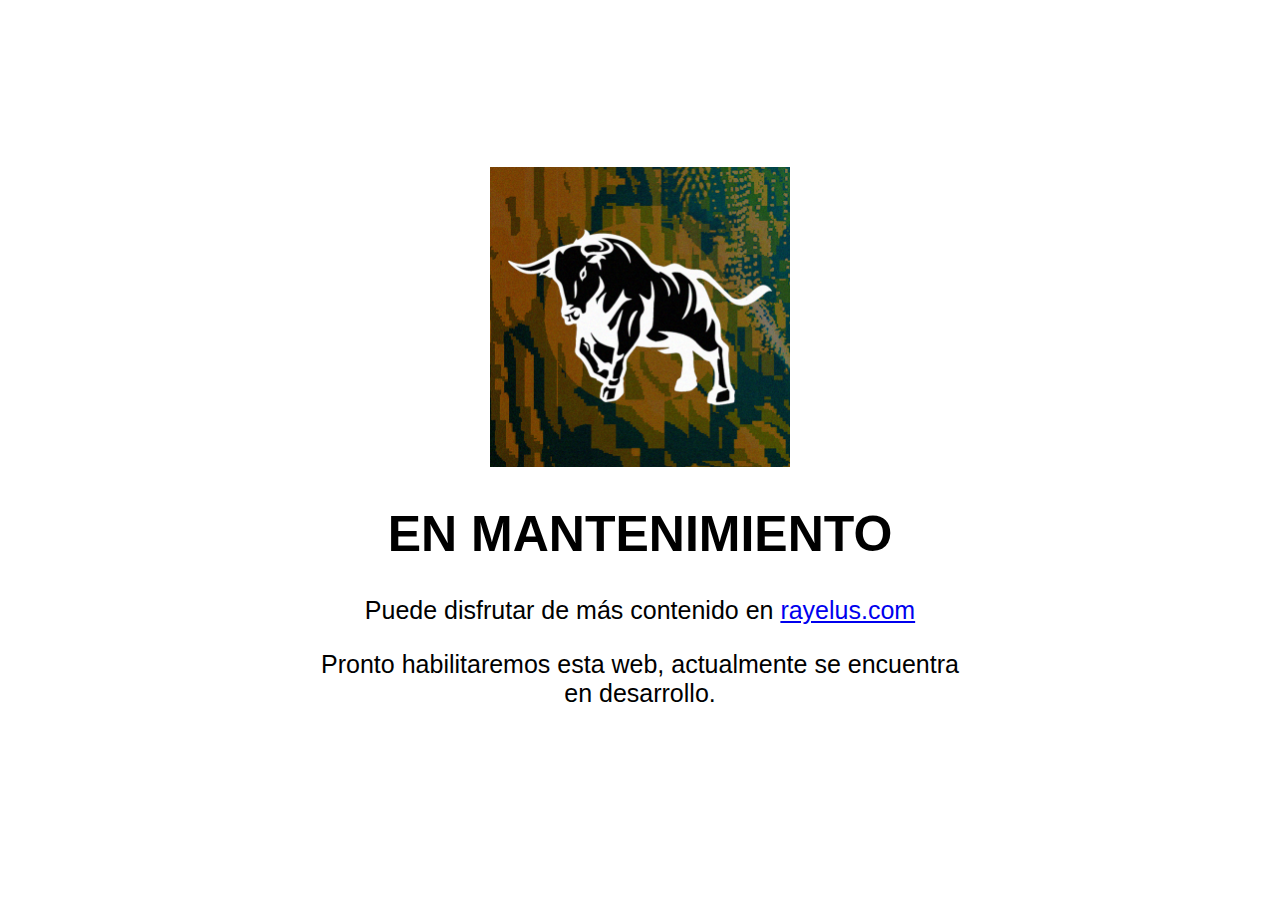
==== index.html @ 0f8dcefb "first commit" ====
<!DOCTYPE html>
<html lang="es">
<head>
    <meta charset="UTF-8">
    <meta name="viewport" content="width=device-width, initial-scale=1.0">
    <title>El Rincón Crypto</title>
</head>
<body>
    <div style="display: flex;
    justify-content: center;
    align-items: center;">
        <div style="top: 50%; left: 50%; position: absolute; transform: translate(-50%, -50%);">
            <center><img width="300px" src="logo.png"></center>
            <center>
            <h1 style="font-size: 50px; font-family: sans-serif;">EN MANTENIMIENTO</h1>
            <p style="font-size: 25px; font-family: sans-serif;">Puede disfrutar de más contenido en <a href="https://rayelus.com">rayelus.com</a></p>
            <p style="font-size: 25px; font-family: sans-serif;">Pronto habilitaremos esta web, actualmente se encuentra en desarrollo.</a></p>
            </center>
        </div>
    </div>
</body>
</html>
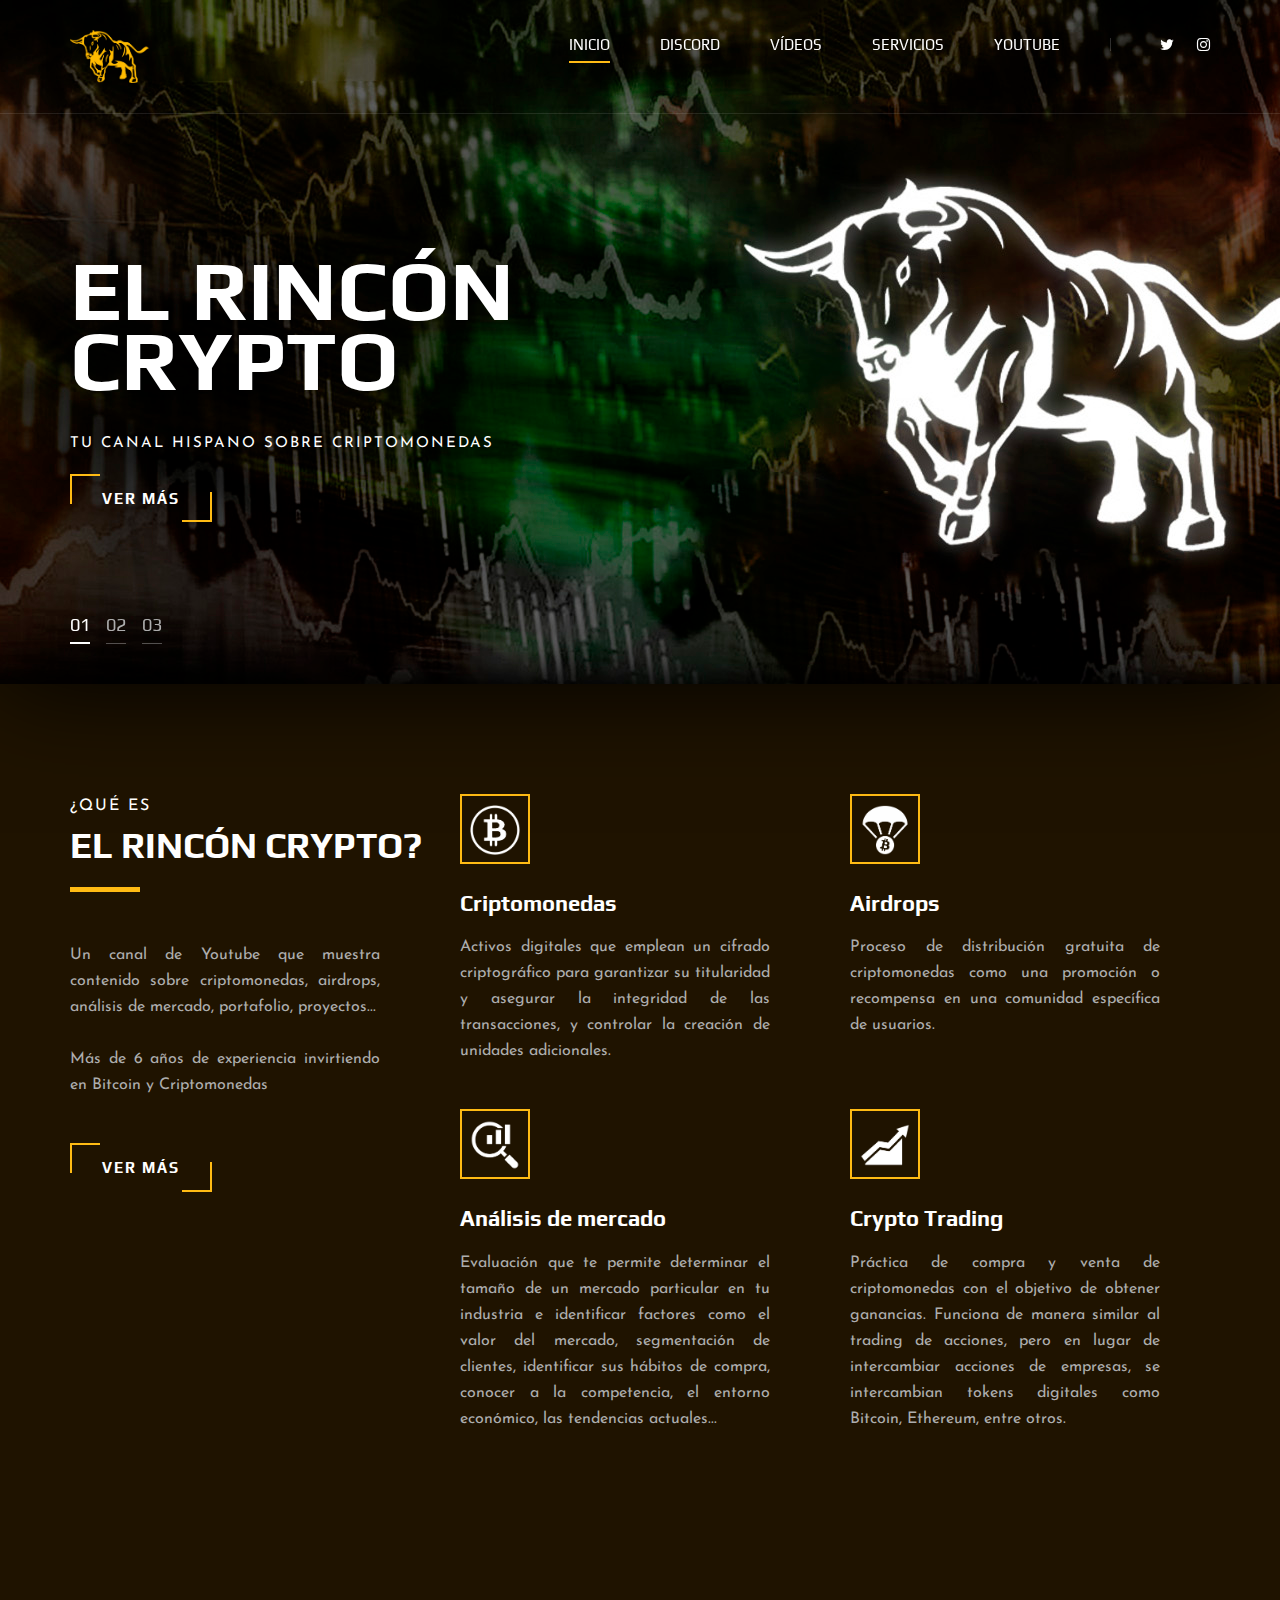
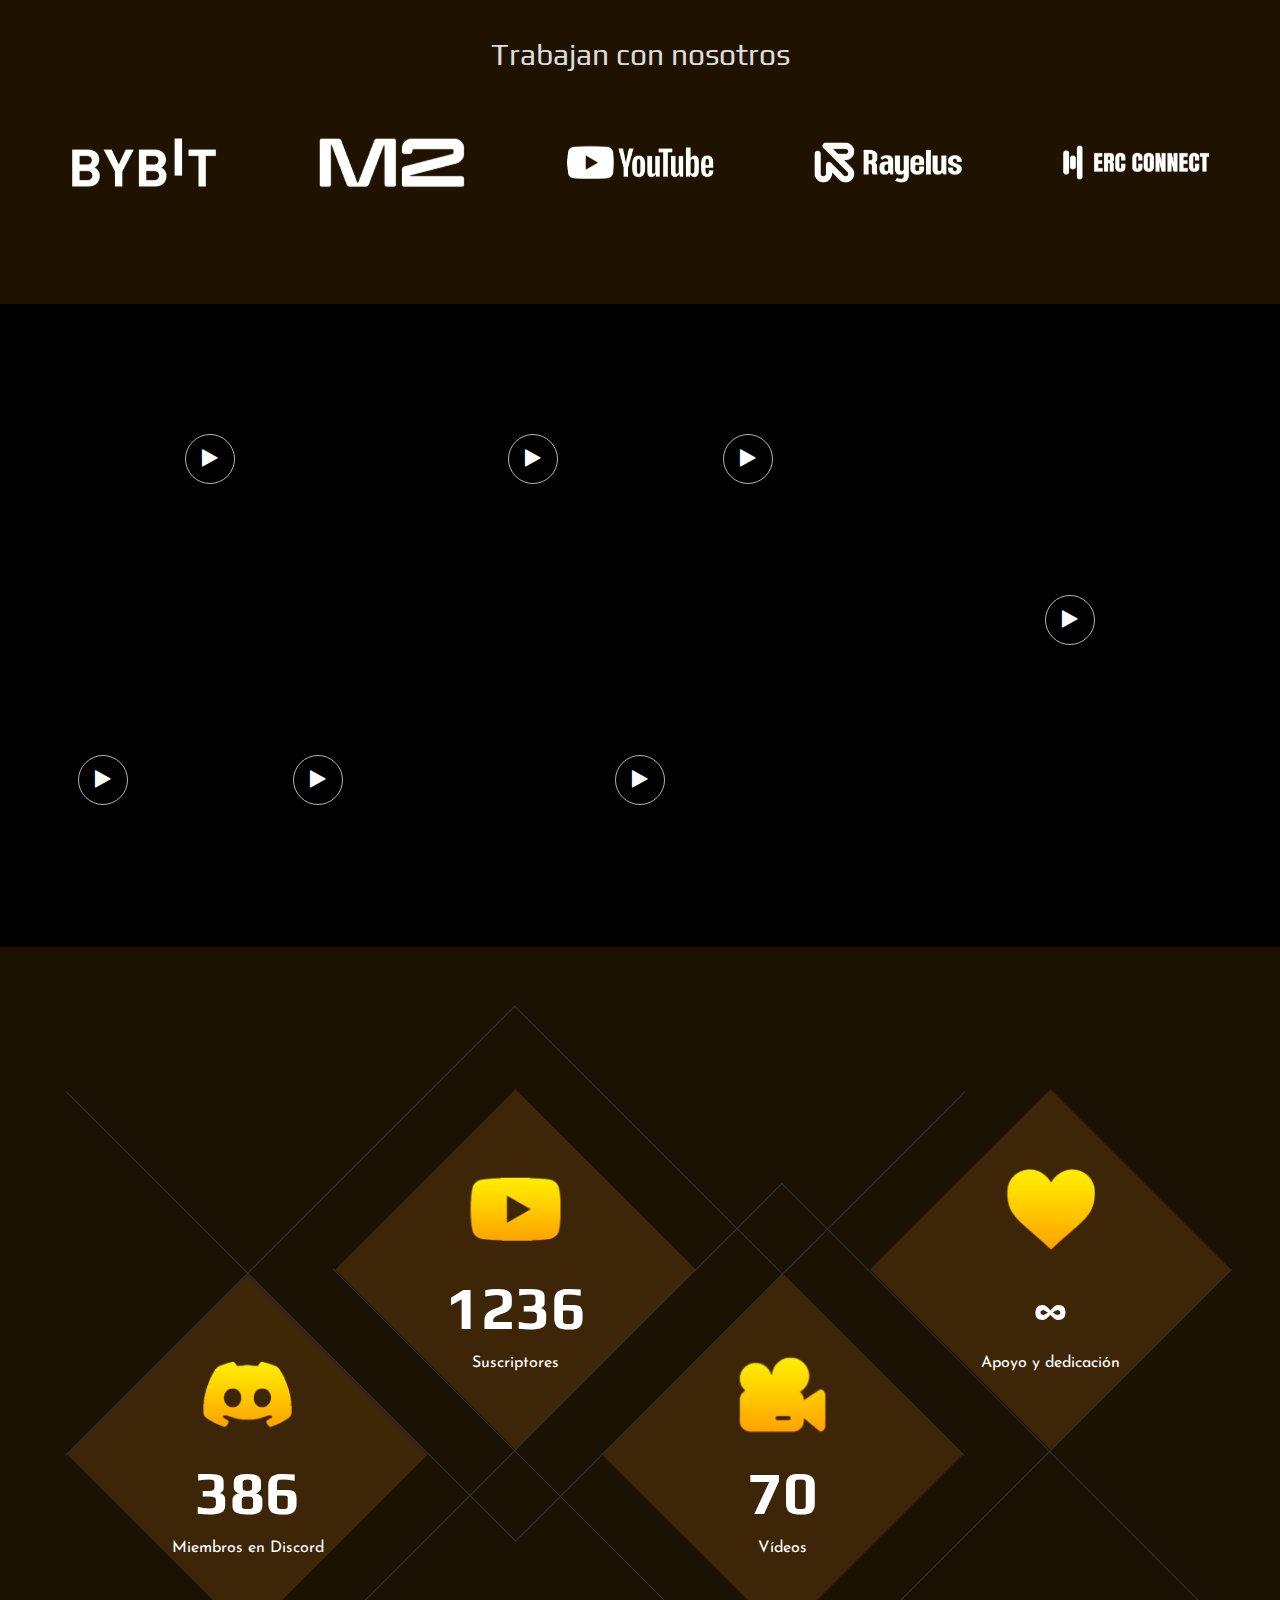
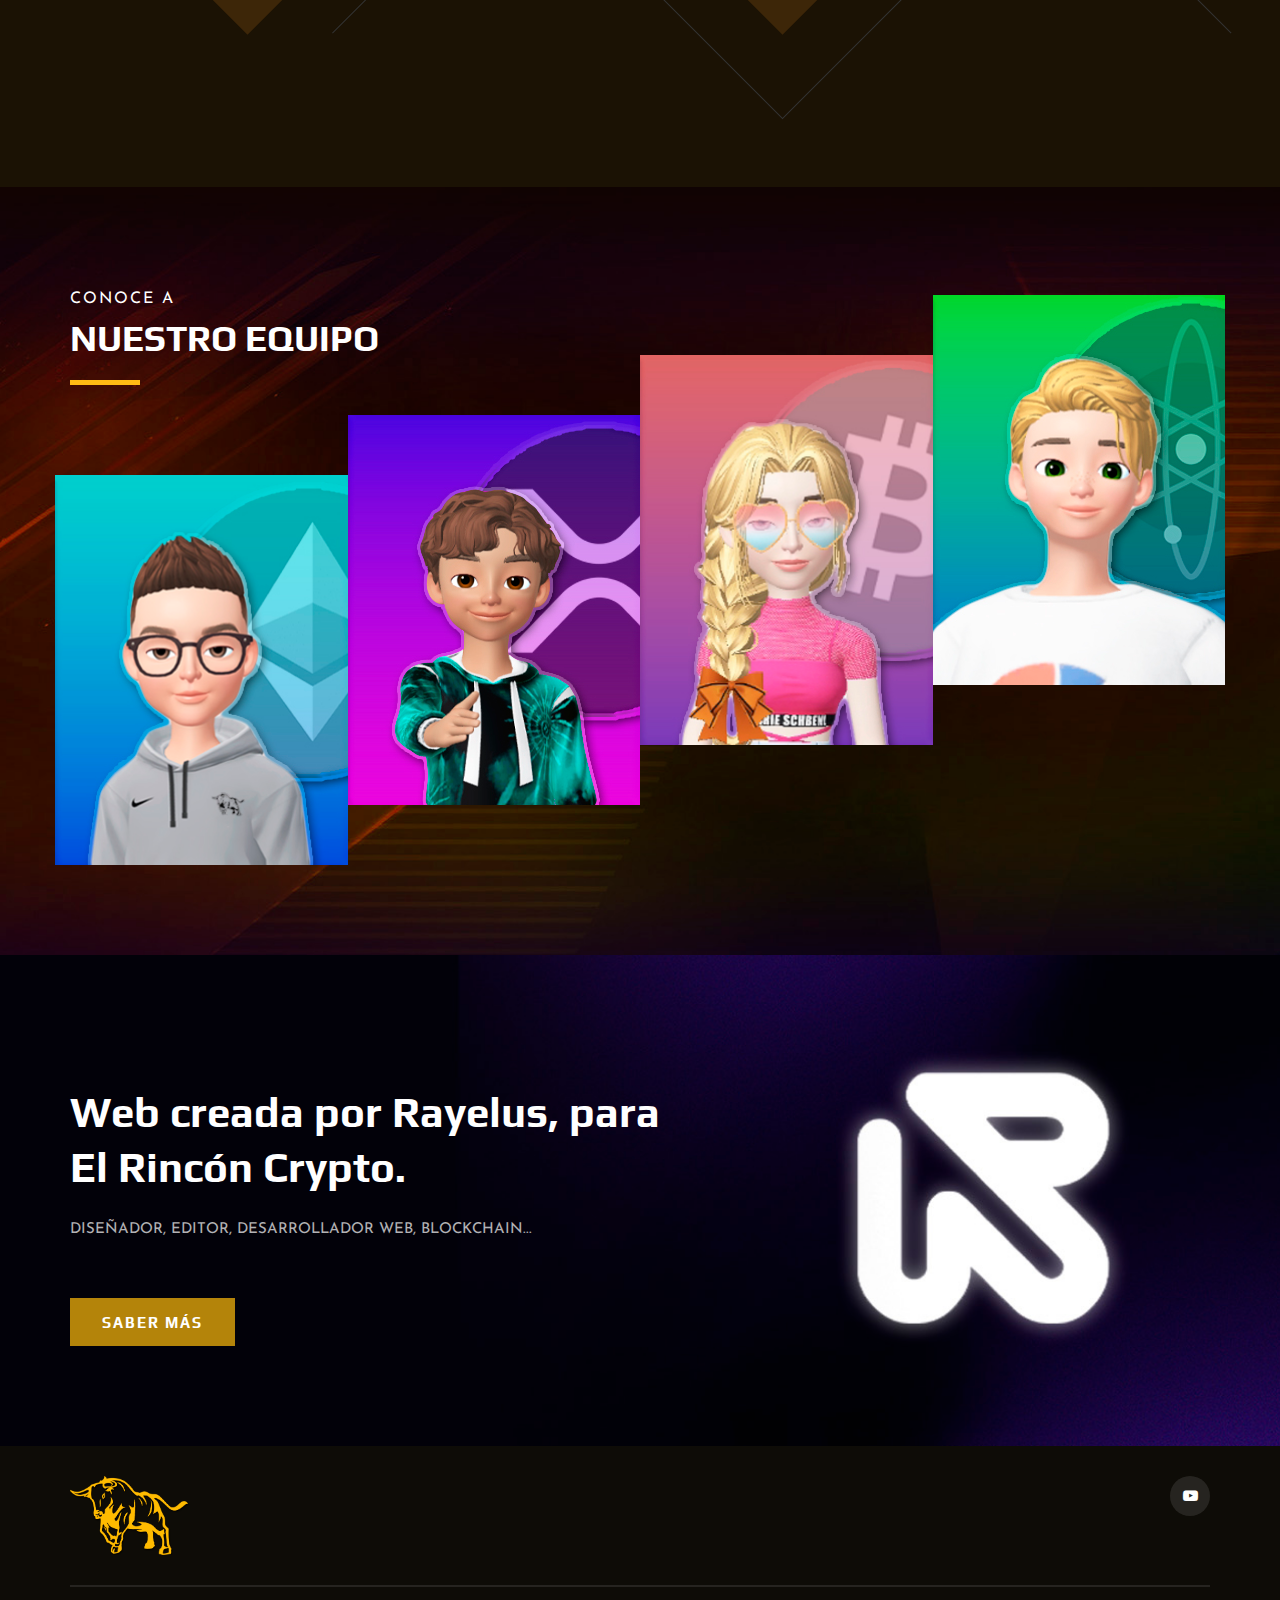
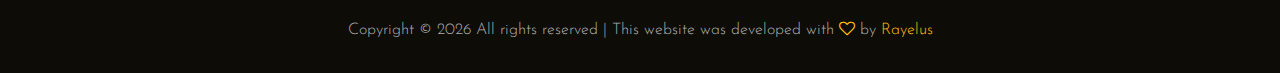
==== commit 6433f90e: "HUGE updates" ====
--- a/index.html
+++ b/index.html
@@ -1,22 +1,619 @@
 <!DOCTYPE html>
 <html lang="es">
+
 <head>
     <meta charset="UTF-8">
+    <meta name="description" content="Más de 6 años de experiencia en Bitcoin y Criptomonedas">
+    <meta name="keywords" content="Crypto, Money, Trading, Bitcoin, Criptomonedas, El Rincón Crypto, Rincón Crypto">
     <meta name="viewport" content="width=device-width, initial-scale=1.0">
+    <meta http-equiv="X-UA-Compatible" content="ie=edge">
     <title>El Rincón Crypto</title>
+
+    <!-- Google Font -->
+    <link href="https://fonts.googleapis.com/css2?family=Play:wght@400;700&display=swap" rel="stylesheet">
+    <link href="https://fonts.googleapis.com/css2?family=Josefin+Sans:wght@300;400;500;600;700&display=swap"
+        rel="stylesheet">
+
+    <!-- Css Styles -->
+    <link rel="stylesheet" href="css/bootstrap.min.css" type="text/css">
+    <link rel="stylesheet" href="css/font-awesome.min.css" type="text/css">
+    <link rel="stylesheet" href="css/elegant-icons.css" type="text/css">
+    <link rel="stylesheet" href="css/owl.carousel.min.css" type="text/css">
+    <link rel="stylesheet" href="css/magnific-popup.css" type="text/css">
+    <link rel="stylesheet" href="css/slicknav.min.css" type="text/css">
+    <link rel="stylesheet" href="css/style.css" type="text/css">
 </head>
+
 <body>
-    <div style="display: flex;
-    justify-content: center;
-    align-items: center;">
-        <div style="top: 50%; left: 50%; position: absolute; transform: translate(-50%, -50%);">
-            <center><img width="300px" src="logo.png"></center>
-            <center>
-            <h1 style="font-size: 50px; font-family: sans-serif;">EN MANTENIMIENTO</h1>
-            <p style="font-size: 25px; font-family: sans-serif;">Puede disfrutar de más contenido en <a href="https://rayelus.com">rayelus.com</a></p>
-            <p style="font-size: 25px; font-family: sans-serif;">Pronto habilitaremos esta web, actualmente se encuentra en desarrollo.</a></p>
-            </center>
-        </div>
+    <!-- Page Preloder -->
+    <div id="preloder">
+        <div class="loader"></div>
     </div>
+
+    <!--AD
+    <div id="announcement" class="announcement">
+        <p style="color: #fff; font-size: 18px;">⚠️ WEB ACTUALMENTE EN MANTENIMIENTO ⚠️<br>Desarrollada por Rayelus en exclusiva para El Rincón Crypto</p>
+        <button onclick="ocultarAnuncio()" class="btn-warning"><b>Ocultar Mensaje</b></button>
+        <div style="height: 30px;"></div>
+    </div>
+    
+    -->
+
+    <!-- Header Section Begin -->
+    <header class="header">
+        <div class="container">
+            <div class="row">
+                <div class="col-lg-2">
+                    <div class="header__logo">
+                        <a href="./index.html"><img src="img/logo.png" alt=""></a>
+                    </div>
+                </div>
+                <div class="col-lg-10">
+                    <div class="header__nav__option">
+                        <nav class="header__nav__menu mobile-menu">
+                            <ul>
+                                <li class="active"><a href="./index.html">Inicio</a></li>
+                                <li><a href="https://discord.gg/erc">Discord</a></li>
+                                <li><a href="./portfolio.html">Vídeos</a></li>
+                                <li><a href="./services.html">Servicios</a></li>
+                                <!--
+                                <li><a href="#">Pages</a>
+                                    <ul class="dropdown">
+                                        <li><a href="./about.html">About</a></li>
+                                        <li><a href="./portfolio.html">Portfolio</a></li>
+                                        <li><a href="./blog.html">Blog</a></li>
+                                        <li><a href="./blog-details.html">Blog Details</a></li>
+                                    </ul>
+                                </li>
+                                -->
+                                <li><a href="https://www.youtube.com/c/ElRinconCrypto">Youtube</a></li>                            </ul>
+                        </nav>
+                        <div class="header__nav__social">
+                            <a href="https://x.com/elrinconcrypto8"><i class="fa fa-twitter"></i></a>
+                            <a href="https://www.instagram.com/rinconcrypto"><i class="fa fa-instagram"></i></a>
+
+                        </div>
+                    </div>
+                </div>
+            </div>
+            <div id="mobile-menu-wrap"></div>
+        </div>
+    </header>
+    <!-- Header End -->
+
+    <!-- Hero Section Begin -->
+    <section class="hero">
+        <div style="box-shadow: 0 0 100px #000;" class="hero__slider owl-carousel">
+            <div class="hero__item set-bg" data-setbg="img/hero/hero-1.jpg">
+                <div class="container">
+                    <div class="row">
+                        <div class="col-lg-6">
+                            <div class="hero__text">
+                            
+                                <h2 style="font-size: 85px;">El Rincón Crypto</h2>
+                                <span>Tu canal hispano sobre Criptomonedas</span>
+                                <a href="./portfolio.html" class="primary-btn">Ver más</a>
+                            </div>
+                        </div>
+                    </div>
+                </div>
+            </div>
+            <div class="hero__item set-bg" data-setbg="img/hero/hero-1.jpg">
+                <div class="container">
+                    <div class="row">
+                        <div class="col-lg-6">
+                            <div class="hero__text">
+                                
+                                <h2 style="font-size: 85px;">El Rincón Crypto</h2>
+                                <span>Tu canal hispano sobre Airdrops</span>
+                                <a href="./portfolio.html" class="primary-btn">Ver más</a>
+                            </div>
+                        </div>
+                    </div>
+                </div>
+            </div>
+            <div class="hero__item set-bg" data-setbg="img/hero/hero-1.jpg">
+                <div class="container">
+                    <div class="row">
+                        <div class="col-lg-6">
+                            <div class="hero__text">
+                                
+                                <h2 style="font-size: 85px;">El Rincón Crypto</h2>
+                                <span>Tu canal hispano sobre análisis de mercado</span>
+                                <a href="./portfolio.html" class="primary-btn">Ver más</a>
+                            </div>
+                        </div>
+                    </div>
+                </div>
+            </div>
+        </div>
+    </section>
+    <!-- Hero Section End -->
+
+    <!-- Services Section Begin -->
+    <section class="services spad">
+        <div class="container">
+            <div class="row">
+                <div class="col-lg-4">
+                    <div class="services__title">
+                        <div class="section-title">
+                            <span>¿Qué es</span>
+                            <h2>El Rincón Crypto?</h2>
+                        </div>
+                        <p style="padding-right: 50px;" align="justify">Un canal de Youtube que muestra contenido sobre criptomonedas, airdrops, análisis de mercado, portafolio, proyectos...<br><br>Más de 6 años de experiencia invirtiendo en Bitcoin y Criptomonedas
+                        </p>
+                        <a href="./portfolio.html" class="primary-btn">Ver más</a>
+                    </div>
+                </div>
+                <div class="col-lg-8">
+                    <div class="row">
+                        <div class="col-lg-6 col-md-6 col-sm-6">
+                            <div class="services__item">
+                                <div class="services__item__icon">
+                                    <img width="50px" src="img/icons/si-1.png" alt="">
+                                </div>
+                                <h4>Criptomonedas</h4>
+                                <p style="padding-right: 50px;" align="justify">Activos digitales que emplean un cifrado criptográfico para garantizar su titularidad y asegurar la integridad de las transacciones, y controlar la creación de unidades adicionales.</p>
+                            </div>
+                        </div>
+                        <div class="col-lg-6 col-md-6 col-sm-6">
+                            <div class="services__item">
+                                <div class="services__item__icon">
+                                    <img width="50px" src="img/icons/si-2.png" alt="">
+                                </div>
+                                <h4>Airdrops</h4>
+                                <p  style="padding-right: 50px;" align="justify">Proceso de distribución gratuita de criptomonedas como una promoción o recompensa en una comunidad específica de usuarios.</p>
+                            </div>
+                        </div>
+                        <div class="col-lg-6 col-md-6 col-sm-6">
+                            <div class="services__item">
+                                <div class="services__item__icon">
+                                    <img width="50px" src="img/icons/si-3.png" alt="">
+                                </div>
+                                <h4>Análisis de mercado</h4>
+                                <p  style="padding-right: 50px;" align="justify">Evaluación que te permite determinar el tamaño de un mercado particular en tu industria e identificar factores como el valor del mercado, segmentación de clientes, identificar sus hábitos de compra, conocer a la competencia, el entorno económico, las tendencias actuales...</p>
+                            </div>
+                        </div>
+                        <div class="col-lg-6 col-md-6 col-sm-6">
+                            <div class="services__item">
+                                <div class="services__item__icon">
+                                    <img width="50px" src="img/icons/si-4.png" alt="">
+                                </div>
+                                <h4>Crypto Trading</h4>
+                                <p  style="padding-right: 50px;" align="justify">Práctica de compra y venta de criptomonedas con el objetivo de obtener ganancias. Funciona de manera similar al trading de acciones, pero en lugar de intercambiar acciones de empresas, se intercambian tokens digitales como Bitcoin, Ethereum, entre otros.</p>
+                            </div>
+                        </div>
+                    </div>
+                </div>
+            </div>
+        </div>
+    </section>
+    <!-- Services Section End -->
+    <div class="logo spad">
+        <h2 style="text-align: center; color: #dddddd; font-size: 30px;">Trabajan con nosotros</h2>
+        <br>
+        <br>
+        <div class="container">
+            <div class="logo__carousel owl-carousel">
+                <a href="https://partner.bybit.com/b/rinconcrypto" class="logo__item"><img src="img/logo/logo-1.png" alt=""></a>
+                <a href="http://m2.pxf.io/elrinconcripto" class="logo__item"><img src="img/logo/logo-2.png" alt=""></a>
+                <a href="https://www.youtube.com/c/ElRincónCrypto" class="logo__item"><img src="img/logo/logo-3.png" alt=""></a>
+                <a href="https://rayelus.es" class="logo__item"><img src="img/logo/logo-4.png" alt=""></a>
+                <a href="https://ercconnect.es/" class="logo__item"><img src="img/logo/logo-5.png" alt=""></a>
+                <a href="https://discord.gg/erc" class="logo__item"><img src="img/logo/logo-6.png" alt=""></a>
+            </div>
+        </div>
+    </div>
+    <!-- Work Section Begin -->
+    <section class="work">
+        <div class="work__gallery">
+            <div class="grid-sizer"></div>
+            <div class="work__item wide__item set-bg" data-setbg="https://i.ibb.co/9qWWmF8/1.jpg">
+                <a href="https://youtu.be/8DiVC1wnWsw?si=8VMBFnu_GRAcvnMd" class="play-btn video-popup"><i
+                        class="fa fa-play"></i></a>
+                <div class="work__item__hover">
+                    <h4>AIRDROP de FOXY la proxima MEMECOIN en hacer x100</h4>
+                    <ul>
+                        <li>Airdrop</li>
+                        <li>Memecoins</li>
+                    </ul>
+                </div>
+            </div>
+            <div class="work__item small__item set-bg" data-setbg="https://i.ibb.co/XyyDxQL/3-Linea-Park-semana6.jpg">
+                <a href="https://youtu.be/JosSsd7zMlQ?si=q3M-lAZWDH1bg6Tv" class="play-btn video-popup"><i
+                        class="fa fa-play"></i></a>
+            </div>
+            <div class="work__item small__item set-bg" data-setbg="https://i.ibb.co/kqC1pvZ/6.jpg">
+                <a href="https://youtu.be/CVY8HSulqjo?si=ajT0Q7MxpPGxwKf_" class="play-btn video-popup"><i
+                        class="fa fa-play"></i></a>
+            </div>
+            <div class="work__item large__item set-bg" data-setbg="https://i.ibb.co/kSSzsc5/16.jpg">
+                <a href="https://youtu.be/XmEFhGrIdgo?si=Kg7--LXKnC7Q4Igy" class="play-btn video-popup"><i
+                        class="fa fa-play"></i></a>
+                <div class="work__item__hover">
+                    <h4>6 AIRDROPS de interoperabilidad NOVEDADES: Aun estas a tiempo!</h4>
+                    <ul>
+                        <li>Airdrop</li>
+                        <li>Interoperabilidad</li>
+                    </ul>
+                </div>
+            </div>
+            <div class="work__item small__item set-bg" data-setbg="https://i.ibb.co/6B3wFJ7/10.jpg">
+                <a href="https://youtu.be/kldOBMNqMY4?si=AcAhOs7scjU9bVOy" class="play-btn video-popup"><i
+                        class="fa fa-play"></i></a>
+            </div>
+            <div class="work__item small__item set-bg" data-setbg="https://i.ibb.co/DzzJ79d/13.jpg">
+                <a href="https://youtu.be/pr_K1JNgSak?si=FG03bGrROwXGUmzw" class="play-btn video-popup"><i
+                        class="fa fa-play"></i></a>
+            </div>
+            <div class="work__item wide__item set-bg" data-setbg="https://i.ibb.co/Q8W8yQY/9.jpg">
+                <a href="https://www.youtube.com/live/3BPu8t6AsGw?si=aacjrebiOkkhJk4A" class="play-btn video-popup"><i
+                        class="fa fa-play"></i></a>
+                <div class="work__item__hover">
+                    <h4>BITCOIN cayendo oportunidad para aprovechar, AIRDROPS 🔴DIRECTO</h4>
+                    <ul>
+                        <li>Bitcoin</li>
+                        <li>Actualidad</li>
+                    </ul>
+                </div>
+            </div>
+        </div>
+    </section>
+    <!-- Work Section End -->
+
+    <!-- Counter Section Begin -->
+    <section class="counter">
+        <div class="container">
+            <div class="counter__content">
+                <div class="row">
+                    <div class="col-lg-3 col-md-6 col-sm-6">
+                        <div class="counter__item">
+                            <div class="counter__item__text">
+                                <img width="90px" src="img/icons/ci-1.png" alt="">
+                                <h2 class="counter_num">2650</h2>
+                                <p>Miembros en Discord</p>
+                            </div>
+                        </div>
+                    </div>
+                    <div class="col-lg-3 col-md-6 col-sm-6">
+                        <div class="counter__item second__item">
+                            <div class="counter__item__text">
+                                <img width="90px" src="img/icons/ci-2.png" alt="">
+                                <h2 class="counter_num">8500</h2>
+                                <p>Suscriptores</p>
+                            </div>
+                        </div>
+                    </div>
+                    <div class="col-lg-3 col-md-6 col-sm-6">
+                        <div class="counter__item third__item">
+                            <div class="counter__item__text">
+                                <img width="90px" src="img/icons/ci-3.png" alt="">
+                                <h2 class="counter_num">480</h2>
+                                <p>Vídeos</p>
+                            </div>
+                        </div>
+                    </div>
+                    <div class="col-lg-3 col-md-6 col-sm-6">
+                        <div class="counter__item four__item">
+                            <div class="counter__item__text">
+                                <img width="90px" src="img/icons/ci-4.png" alt="">
+                                <h2>∞</h2>
+                                <p>Apoyo y dedicación</p>
+                            </div>
+                        </div>
+                    </div>
+                </div>
+            </div>
+        </div>
+    </section>
+    <!-- Counter Section End -->
+
+    <!-- Team Section Begin -->
+    <section class="team spad set-bg" data-setbg="img/team-bg.jpg">
+        <div class="container">
+            <div class="row">
+                <div class="col-lg-12">
+                    <div class="section-title team__title">
+                        <span>Conoce a</span>
+                        <h2>Nuestro Equipo</h2>
+                    </div>
+                </div>
+            </div>
+            <div class="row">
+                <div class="col-lg-3 col-md-6 col-sm-6 p-0">
+                    <div class="team__item set-bg" data-setbg="img/team/pablo.jpg">
+                        <div class="team__item__text">
+                            <h4>PABLO</h4>
+                            <p>Creador</p>
+                            <div class="team__item__social">
+                                <a href="https://twitter.com/ElRinconCrypto9"><i class="fa fa-twitter"></i></a>
+                                <a href="https://www.youtube.com/@ElRinconCrypto"><i class="fa fa-youtube-play"></i></a>
+                            </div>
+                        </div>
+                    </div>
+                </div>
+                <div class="col-lg-3 col-md-6 col-sm-6 p-0">
+                    <div class="team__item team__item--second set-bg" data-setbg="img/team/ray.jpg">
+                        <div class="team__item__text">
+                            <h4>RAY</h4>
+                            <p>Admin, GFX and Dev</p>
+                            <div class="team__item__social">
+                                <a href="https://twitter.com/rayelus5"><i class="fa fa-twitter"></i></a>
+                                <a href="https://www.instagram.com/rayelus.es/"><i class="fa fa-instagram"></i></a>
+                                <a href="https://github.com/Rayelus5"><i class="fa fa-github"></i></a>
+                            </div>
+                        </div>
+                    </div>
+                </div>
+                <div class="col-lg-3 col-md-6 col-sm-6 p-0">
+                    <div class="team__item team__item--third set-bg" data-setbg="img/team/nuria.jpg">
+                        <div class="team__item__text">
+                            <h4>Nuria</h4>
+                            <p>Administradora</p>
+                            <div class="team__item__social">
+                                <a href="https://twitter.com/NuriaAl12207147"><i class="fa fa-twitter"></i></a>
+                                <a href="https://github.com/NuriaPei"><i class="fa fa-github"></i></a>
+                            </div>
+                        </div>
+                    </div>
+                </div>
+                <div class="col-lg-3 col-md-6 col-sm-6 p-0">
+                    <div class="team__item team__item--four set-bg" data-setbg="img/team/fosky.jpg">
+                        <div class="team__item__text">
+                            <h4>Fosky</h4>
+                            <p>Administrador</p>
+                            <div class="team__item__social">
+                                <a href="https://twitter.com/Josu37303543"><i class="fa fa-twitter"></i></a>
+                            </div>
+                        </div>
+                    </div>
+                </div>
+                
+                
+                <!--
+                <div class="col-lg-12 p-0">
+                    <div class="team__btn">
+                        <a href="#" class="primary-btn">Más</a>
+                    </div>
+                </div>
+                -->
+            </div>
+        </div>
+    </section>
+    <!-- Team Section End -->
+
+    <!-- Latest Blog Section Begin
+    <section class="latest spad">
+        <div class="container">
+            <div class="row">
+                <div class="col-lg-12">
+                    <div class="section-title center-title">
+                        <span>Our Blog</span>
+                        <h2>Blog Update</h2>
+                    </div>
+                </div>
+            </div>
+            <div class="row">
+                <div class="latest__slider owl-carousel">
+                    <div class="col-lg-4">
+                        <div class="blog__item latest__item">
+                            <h4>What Makes Users Want to Share a Video on Social Media?</h4>
+                            <ul>
+                                <li>Jan 03, 2020</li>
+                                <li>05 Comment</li>
+                            </ul>
+                            <p>We recently launched a new website for a Vital client and wanted to share some of the
+                                cool features we were able...</p>
+                            <a href="#">Read more <span class="arrow_right"></span></a>
+                        </div>
+                    </div>
+                    <div class="col-lg-4">
+                        <div class="blog__item latest__item">
+                            <h4>Bumper Ads: How to Tell a Story in 6 Seconds</h4>
+                            <ul>
+                                <li>Jan 03, 2020</li>
+                                <li>05 Comment</li>
+                            </ul>
+                            <p>We recently launched a new website for a Vital client and wanted to share some of the
+                                cool features we were able...</p>
+                            <a href="#">Read more <span class="arrow_right"></span></a>
+                        </div>
+                    </div>
+                    <div class="col-lg-4">
+                        <div class="blog__item latest__item">
+                            <h4>What Makes Users Want to Share a Video on Social Media?</h4>
+                            <ul>
+                                <li>Jan 03, 2020</li>
+                                <li>05 Comment</li>
+                            </ul>
+                            <p>We recently launched a new website for a Vital client and wanted to share some of the
+                                cool features we were able...</p>
+                            <a href="#">Read more <span class="arrow_right"></span></a>
+                        </div>
+                    </div>
+                    <div class="col-lg-4">
+                        <div class="blog__item latest__item">
+                            <h4>Bumper Ads: How to Tell a Story in 6 Seconds</h4>
+                            <ul>
+                                <li>Jan 03, 2020</li>
+                                <li>05 Comment</li>
+                            </ul>
+                            <p>We recently launched a new website for a Vital client and wanted to share some of the
+                                cool features we were able...</p>
+                            <a href="#">Read more <span class="arrow_right"></span></a>
+                        </div>
+                    </div>
+                    <div class="col-lg-4">
+                        <div class="blog__item latest__item">
+                            <h4>What Makes Users Want to Share a Video on Social Media?</h4>
+                            <ul>
+                                <li>Jan 03, 2020</li>
+                                <li>05 Comment</li>
+                            </ul>
+                            <p>We recently launched a new website for a Vital client and wanted to share some of the
+                                cool features we were able...</p>
+                            <a href="#">Read more <span class="arrow_right"></span></a>
+                        </div>
+                    </div>
+                    <div class="col-lg-4">
+                        <div class="blog__item latest__item">
+                            <h4>What Makes Users Want to Share a Video on Social Media?</h4>
+                            <ul>
+                                <li>Jan 03, 2020</li>
+                                <li>05 Comment</li>
+                            </ul>
+                            <p>We recently launched a new website for a Vital client and wanted to share some of the
+                                cool features we were able...</p>
+                            <a href="#">Read more <span class="arrow_right"></span></a>
+                        </div>
+                    </div>
+                    <div class="col-lg-4">
+                        <div class="blog__item latest__item">
+                            <h4>What Makes Users Want to Share a Video on Social Media?</h4>
+                            <ul>
+                                <li>Jan 03, 2020</li>
+                                <li>05 Comment</li>
+                            </ul>
+                            <p>We recently launched a new website for a Vital client and wanted to share some of the
+                                cool features we were able...</p>
+                            <a href="#">Read more <span class="arrow_right"></span></a>
+                        </div>
+                    </div>
+                </div>
+            </div>
+        </div>
+    </section>
+     -->
+    <!-- Latest Blog Section End -->
+
+    <!-- Call To Action Section Begin -->
+    <section class="callto spad set-bg" data-setbg="img/callto-bg.jpg">
+        <div class="container">
+            <div class="row">
+                <div class="col-lg-8">
+                    <div class="callto__text">
+                        <h2>Web creada por Rayelus, para<br>El Rincón Crypto.</h2>
+                        <p>Diseñador, Editor, Desarrollador Web, Blockchain...</p>
+                        <a href="https://rayelus.es/EzDesign">Saber más</a>
+                    </div>
+                </div>
+            </div>
+        </div>
+    </section>
+    <!-- Call To Action Section End -->
+
+    <!-- Footer Section Begin -->
+    <footer class="footer">
+        <div class="container">
+            <div class="footer__top">
+                <div class="row">
+                    <div class="col-lg-6 col-md-6">
+                        <div class="footer__top__logo">
+                            <a href="#"><img src="img/logo.png" alt=""></a>
+                        </div>
+                    </div>
+                    <div class="col-lg-6 col-md-6">
+                        <div class="footer__top__social">
+                            <a href="https://www.youtube.com/@ElRinconCrypto"><i class="fa fa-youtube-play"></i></a>
+                        </div>
+                    </div>
+                </div>
+            </div>
+            <!--
+            <div class="footer__option">
+                <div class="row">
+                    <div class="col-lg-4 col-md-6 col-sm-6">
+                        <div class="footer__option__item">
+                            <h5>About us</h5>
+                            <p>Formed in 2006 by Matt Hobbs and Cael Jones, Videoprah is an award-winning, full-service
+                                production company specializing.</p>
+                            <a href="#" class="read__more">Read more <span class="arrow_right"></span></a>
+                        </div>
+                    </div>
+                    <div class="col-lg-2 col-md-3 col-sm-3">
+                        <div class="footer__option__item">
+                            <h5>Who we are</h5>
+                            <ul>
+                                <li><a href="#">Team</a></li>
+                                <li><a href="#">Carrers</a></li>
+                                <li><a href="#">Contact us</a></li>
+                                <li><a href="#">Locations</a></li>
+                            </ul>
+                        </div>
+                    </div>
+                    <div class="col-lg-2 col-md-3 col-sm-3">
+                        <div class="footer__option__item">
+                            <h5>Our work</h5>
+                            <ul>
+                                <li><a href="#">Feature</a></li>
+                                <li><a href="#">Latest</a></li>
+                                <li><a href="#">Browse Archive</a></li>
+                                <li><a href="#">Video for web</a></li>
+                            </ul>
+                        </div>
+                    </div>
+                    <div class="col-lg-4 col-md-12">
+                        <div class="footer__option__item">
+                            <h5>Newsletter</h5>
+                            <p>Videoprah is an award-winning, full-service production company specializing.</p>
+                            <form action="#">
+                                <input type="text" placeholder="Email">
+                                <button type="submit"><i class="fa fa-send"></i></button>
+                            </form>
+                        </div>
+                    </div>
+                </div>
+            </div>
+            -->
+            <div class="footer__copyright">
+                <div class="row">
+                    <div class="col-lg-12 text-center">
+                        <!-- Link back to Colorlib can't be removed. Template is licensed under CC BY 3.0. -->
+                        <p class="footer__copyright__text">Copyright &copy;
+                            <script>
+                                document.write(new Date().getFullYear());
+                            </script>
+                            All rights reserved | This website was developed with <i class="fa fa-heart-o"
+                                aria-hidden="true"></i> by <a href="https://rayelus.es" target="_blank">Rayelus</a>
+                        </p>
+                        <!-- Link back to Colorlib can't be removed. Template is licensed under CC BY 3.0. -->
+                    </div>
+                </div>
+            </div>
+        </div>
+    </footer>
+    <!-- Footer Section End -->
+
+    <!-- Js Plugins -->
+    <script>
+        
+    function ocultarAnuncio() {
+    var x = document.getElementById("announcement");
+    if (x.style.display === "none") {
+        x.style.display = "block";
+    } else {
+        x.style.display = "none";
+    }
+}
+
+    </script>
+    <script src="js/jquery-3.3.1.min.js"></script>
+    <script src="js/bootstrap.min.js"></script>
+    <script src="js/jquery.magnific-popup.min.js"></script>
+    <script src="js/mixitup.min.js"></script>
+    <script src="js/masonry.pkgd.min.js"></script>
+    <script src="js/jquery.slicknav.js"></script>
+    <script src="js/owl.carousel.min.js"></script>
+    <script src="js/main.js"></script>
+
+    <script>
+        document.addEventListener('DOMContentLoaded', () => {
+            var disclaimer = document.querySelector("img[alt='www.000webhost.com']");
+            if(disclaimer) {
+                disclaimer.remove();
+            }
+        });
+    </script>
 </body>
+
 </html>--- a/css/elegant-icons.css
+++ b/css/elegant-icons.css
@@ -0,0 +1,1159 @@
+@font-face {
+	font-family: 'ElegantIcons';
+	src:url('../fonts/ElegantIcons.eot');
+	src:url('../fonts/ElegantIcons.eot?#iefix') format('embedded-opentype'),
+		url('../fonts/ElegantIcons.woff') format('woff'),
+		url('../fonts/ElegantIcons.ttf') format('truetype'),
+		url('../fonts/ElegantIcons.svg#ElegantIcons') format('svg');
+	font-weight: normal;
+	font-style: normal;
+}
+
+/* Use the following CSS code if you want to use data attributes for inserting your icons */
+[data-icon]:before {
+	font-family: 'ElegantIcons';
+	content: attr(data-icon);
+	speak: none;
+	font-weight: normal;
+	font-variant: normal;
+	text-transform: none;
+	line-height: 1;
+	-webkit-font-smoothing: antialiased;
+	-moz-osx-font-smoothing: grayscale;
+}
+
+/* Use the following CSS code if you want to have a class per icon */
+/*
+Instead of a list of all class selectors,
+you can use the generic selector below, but it's slower:
+[class*="your-class-prefix"] {
+*/
+.arrow_up, .arrow_down, .arrow_left, .arrow_right, .arrow_left-up, .arrow_right-up, .arrow_right-down, .arrow_left-down, .arrow-up-down, .arrow_up-down_alt, .arrow_left-right_alt, .arrow_left-right, .arrow_expand_alt2, .arrow_expand_alt, .arrow_condense, .arrow_expand, .arrow_move, .arrow_carrot-up, .arrow_carrot-down, .arrow_carrot-left, .arrow_carrot-right, .arrow_carrot-2up, .arrow_carrot-2down, .arrow_carrot-2left, .arrow_carrot-2right, .arrow_carrot-up_alt2, .arrow_carrot-down_alt2, .arrow_carrot-left_alt2, .arrow_carrot-right_alt2, .arrow_carrot-2up_alt2, .arrow_carrot-2down_alt2, .arrow_carrot-2left_alt2, .arrow_carrot-2right_alt2, .arrow_triangle-up, .arrow_triangle-down, .arrow_triangle-left, .arrow_triangle-right, .arrow_triangle-up_alt2, .arrow_triangle-down_alt2, .arrow_triangle-left_alt2, .arrow_triangle-right_alt2, .arrow_back, .icon_minus-06, .icon_plus, .icon_close, .icon_check, .icon_minus_alt2, .icon_plus_alt2, .icon_close_alt2, .icon_check_alt2, .icon_zoom-out_alt, .icon_zoom-in_alt, .icon_search, .icon_box-empty, .icon_box-selected, .icon_minus-box, .icon_plus-box, .icon_box-checked, .icon_circle-empty, .icon_circle-slelected, .icon_stop_alt2, .icon_stop, .icon_pause_alt2, .icon_pause, .icon_menu, .icon_menu-square_alt2, .icon_menu-circle_alt2, .icon_ul, .icon_ol, .icon_adjust-horiz, .icon_adjust-vert, .icon_document_alt, .icon_documents_alt, .icon_pencil, .icon_pencil-edit_alt, .icon_pencil-edit, .icon_folder-alt, .icon_folder-open_alt, .icon_folder-add_alt, .icon_info_alt, .icon_error-oct_alt, .icon_error-circle_alt, .icon_error-triangle_alt, .icon_question_alt2, .icon_question, .icon_comment_alt, .icon_chat_alt, .icon_vol-mute_alt, .icon_volume-low_alt, .icon_volume-high_alt, .icon_quotations, .icon_quotations_alt2, .icon_clock_alt, .icon_lock_alt, .icon_lock-open_alt, .icon_key_alt, .icon_cloud_alt, .icon_cloud-upload_alt, .icon_cloud-download_alt, .icon_image, .icon_images, .icon_lightbulb_alt, .icon_gift_alt, .icon_house_alt, .icon_genius, .icon_mobile, .icon_tablet, .icon_laptop, .icon_desktop, .icon_camera_alt, .icon_mail_alt, .icon_cone_alt, .icon_ribbon_alt, .icon_bag_alt, .icon_creditcard, .icon_cart_alt, .icon_paperclip, .icon_tag_alt, .icon_tags_alt, .icon_trash_alt, .icon_cursor_alt, .icon_mic_alt, .icon_compass_alt, .icon_pin_alt, .icon_pushpin_alt, .icon_map_alt, .icon_drawer_alt, .icon_toolbox_alt, .icon_book_alt, .icon_calendar, .icon_film, .icon_table, .icon_contacts_alt, .icon_headphones, .icon_lifesaver, .icon_piechart, .icon_refresh, .icon_link_alt, .icon_link, .icon_loading, .icon_blocked, .icon_archive_alt, .icon_heart_alt, .icon_star_alt, .icon_star-half_alt, .icon_star, .icon_star-half, .icon_tools, .icon_tool, .icon_cog, .icon_cogs, .arrow_up_alt, .arrow_down_alt, .arrow_left_alt, .arrow_right_alt, .arrow_left-up_alt, .arrow_right-up_alt, .arrow_right-down_alt, .arrow_left-down_alt, .arrow_condense_alt, .arrow_expand_alt3, .arrow_carrot_up_alt, .arrow_carrot-down_alt, .arrow_carrot-left_alt, .arrow_carrot-right_alt, .arrow_carrot-2up_alt, .arrow_carrot-2dwnn_alt, .arrow_carrot-2left_alt, .arrow_carrot-2right_alt, .arrow_triangle-up_alt, .arrow_triangle-down_alt, .arrow_triangle-left_alt, .arrow_triangle-right_alt, .icon_minus_alt, .icon_plus_alt, .icon_close_alt, .icon_check_alt, .icon_zoom-out, .icon_zoom-in, .icon_stop_alt, .icon_menu-square_alt, .icon_menu-circle_alt, .icon_document, .icon_documents, .icon_pencil_alt, .icon_folder, .icon_folder-open, .icon_folder-add, .icon_folder_upload, .icon_folder_download, .icon_info, .icon_error-circle, .icon_error-oct, .icon_error-triangle, .icon_question_alt, .icon_comment, .icon_chat, .icon_vol-mute, .icon_volume-low, .icon_volume-high, .icon_quotations_alt, .icon_clock, .icon_lock, .icon_lock-open, .icon_key, .icon_cloud, .icon_cloud-upload, .icon_cloud-download, .icon_lightbulb, .icon_gift, .icon_house, .icon_camera, .icon_mail, .icon_cone, .icon_ribbon, .icon_bag, .icon_cart, .icon_tag, .icon_tags, .icon_trash, .icon_cursor, .icon_mic, .icon_compass, .icon_pin, .icon_pushpin, .icon_map, .icon_drawer, .icon_toolbox, .icon_book, .icon_contacts, .icon_archive, .icon_heart, .icon_profile, .icon_group, .icon_grid-2x2, .icon_grid-3x3, .icon_music, .icon_pause_alt, .icon_phone, .icon_upload, .icon_download, .social_facebook, .social_twitter, .social_pinterest, .social_googleplus, .social_tumblr, .social_tumbleupon, .social_wordpress, .social_instagram, .social_dribbble, .social_vimeo, .social_linkedin, .social_rss, .social_deviantart, .social_share, .social_myspace, .social_skype, .social_youtube, .social_picassa, .social_googledrive, .social_flickr, .social_blogger, .social_spotify, .social_delicious, .social_facebook_circle, .social_twitter_circle, .social_pinterest_circle, .social_googleplus_circle, .social_tumblr_circle, .social_stumbleupon_circle, .social_wordpress_circle, .social_instagram_circle, .social_dribbble_circle, .social_vimeo_circle, .social_linkedin_circle, .social_rss_circle, .social_deviantart_circle, .social_share_circle, .social_myspace_circle, .social_skype_circle, .social_youtube_circle, .social_picassa_circle, .social_googledrive_alt2, .social_flickr_circle, .social_blogger_circle, .social_spotify_circle, .social_delicious_circle, .social_facebook_square, .social_twitter_square, .social_pinterest_square, .social_googleplus_square, .social_tumblr_square, .social_stumbleupon_square, .social_wordpress_square, .social_instagram_square, .social_dribbble_square, .social_vimeo_square, .social_linkedin_square, .social_rss_square, .social_deviantart_square, .social_share_square, .social_myspace_square, .social_skype_square, .social_youtube_square, .social_picassa_square, .social_googledrive_square, .social_flickr_square, .social_blogger_square, .social_spotify_square, .social_delicious_square, .icon_printer, .icon_calulator, .icon_building, .icon_floppy, .icon_drive, .icon_search-2, .icon_id, .icon_id-2, .icon_puzzle, .icon_like, .icon_dislike, .icon_mug, .icon_currency, .icon_wallet, .icon_pens, .icon_easel, .icon_flowchart, .icon_datareport, .icon_briefcase, .icon_shield, .icon_percent, .icon_globe, .icon_globe-2, .icon_target, .icon_hourglass, .icon_balance, .icon_rook, .icon_printer-alt, .icon_calculator_alt, .icon_building_alt, .icon_floppy_alt, .icon_drive_alt, .icon_search_alt, .icon_id_alt, .icon_id-2_alt, .icon_puzzle_alt, .icon_like_alt, .icon_dislike_alt, .icon_mug_alt, .icon_currency_alt, .icon_wallet_alt, .icon_pens_alt, .icon_easel_alt, .icon_flowchart_alt, .icon_datareport_alt, .icon_briefcase_alt, .icon_shield_alt, .icon_percent_alt, .icon_globe_alt, .icon_clipboard {
+	font-family: 'ElegantIcons';
+	speak: none;
+	font-style: normal;
+	font-weight: normal;
+	font-variant: normal;
+	text-transform: none;
+	line-height: 1;
+	-webkit-font-smoothing: antialiased;
+}
+.arrow_up:before {
+	content: "\21";
+}
+.arrow_down:before {
+	content: "\22";
+}
+.arrow_left:before {
+	content: "\23";
+}
+.arrow_right:before {
+	content: "\24";
+}
+.arrow_left-up:before {
+	content: "\25";
+}
+.arrow_right-up:before {
+	content: "\26";
+}
+.arrow_right-down:before {
+	content: "\27";
+}
+.arrow_left-down:before {
+	content: "\28";
+}
+.arrow-up-down:before {
+	content: "\29";
+}
+.arrow_up-down_alt:before {
+	content: "\2a";
+}
+.arrow_left-right_alt:before {
+	content: "\2b";
+}
+.arrow_left-right:before {
+	content: "\2c";
+}
+.arrow_expand_alt2:before {
+	content: "\2d";
+}
+.arrow_expand_alt:before {
+	content: "\2e";
+}
+.arrow_condense:before {
+	content: "\2f";
+}
+.arrow_expand:before {
+	content: "\30";
+}
+.arrow_move:before {
+	content: "\31";
+}
+.arrow_carrot-up:before {
+	content: "\32";
+}
+.arrow_carrot-down:before {
+	content: "\33";
+}
+.arrow_carrot-left:before {
+	content: "\34";
+}
+.arrow_carrot-right:before {
+	content: "\35";
+}
+.arrow_carrot-2up:before {
+	content: "\36";
+}
+.arrow_carrot-2down:before {
+	content: "\37";
+}
+.arrow_carrot-2left:before {
+	content: "\38";
+}
+.arrow_carrot-2right:before {
+	content: "\39";
+}
+.arrow_carrot-up_alt2:before {
+	content: "\3a";
+}
+.arrow_carrot-down_alt2:before {
+	content: "\3b";
+}
+.arrow_carrot-left_alt2:before {
+	content: "\3c";
+}
+.arrow_carrot-right_alt2:before {
+	content: "\3d";
+}
+.arrow_carrot-2up_alt2:before {
+	content: "\3e";
+}
+.arrow_carrot-2down_alt2:before {
+	content: "\3f";
+}
+.arrow_carrot-2left_alt2:before {
+	content: "\40";
+}
+.arrow_carrot-2right_alt2:before {
+	content: "\41";
+}
+.arrow_triangle-up:before {
+	content: "\42";
+}
+.arrow_triangle-down:before {
+	content: "\43";
+}
+.arrow_triangle-left:before {
+	content: "\44";
+}
+.arrow_triangle-right:before {
+	content: "\45";
+}
+.arrow_triangle-up_alt2:before {
+	content: "\46";
+}
+.arrow_triangle-down_alt2:before {
+	content: "\47";
+}
+.arrow_triangle-left_alt2:before {
+	content: "\48";
+}
+.arrow_triangle-right_alt2:before {
+	content: "\49";
+}
+.arrow_back:before {
+	content: "\4a";
+}
+.icon_minus-06:before {
+	content: "\4b";
+}
+.icon_plus:before {
+	content: "\4c";
+}
+.icon_close:before {
+	content: "\4d";
+}
+.icon_check:before {
+	content: "\4e";
+}
+.icon_minus_alt2:before {
+	content: "\4f";
+}
+.icon_plus_alt2:before {
+	content: "\50";
+}
+.icon_close_alt2:before {
+	content: "\51";
+}
+.icon_check_alt2:before {
+	content: "\52";
+}
+.icon_zoom-out_alt:before {
+	content: "\53";
+}
+.icon_zoom-in_alt:before {
+	content: "\54";
+}
+.icon_search:before {
+	content: "\55";
+}
+.icon_box-empty:before {
+	content: "\56";
+}
+.icon_box-selected:before {
+	content: "\57";
+}
+.icon_minus-box:before {
+	content: "\58";
+}
+.icon_plus-box:before {
+	content: "\59";
+}
+.icon_box-checked:before {
+	content: "\5a";
+}
+.icon_circle-empty:before {
+	content: "\5b";
+}
+.icon_circle-slelected:before {
+	content: "\5c";
+}
+.icon_stop_alt2:before {
+	content: "\5d";
+}
+.icon_stop:before {
+	content: "\5e";
+}
+.icon_pause_alt2:before {
+	content: "\5f";
+}
+.icon_pause:before {
+	content: "\60";
+}
+.icon_menu:before {
+	content: "\61";
+}
+.icon_menu-square_alt2:before {
+	content: "\62";
+}
+.icon_menu-circle_alt2:before {
+	content: "\63";
+}
+.icon_ul:before {
+	content: "\64";
+}
+.icon_ol:before {
+	content: "\65";
+}
+.icon_adjust-horiz:before {
+	content: "\66";
+}
+.icon_adjust-vert:before {
+	content: "\67";
+}
+.icon_document_alt:before {
+	content: "\68";
+}
+.icon_documents_alt:before {
+	content: "\69";
+}
+.icon_pencil:before {
+	content: "\6a";
+}
+.icon_pencil-edit_alt:before {
+	content: "\6b";
+}
+.icon_pencil-edit:before {
+	content: "\6c";
+}
+.icon_folder-alt:before {
+	content: "\6d";
+}
+.icon_folder-open_alt:before {
+	content: "\6e";
+}
+.icon_folder-add_alt:before {
+	content: "\6f";
+}
+.icon_info_alt:before {
+	content: "\70";
+}
+.icon_error-oct_alt:before {
+	content: "\71";
+}
+.icon_error-circle_alt:before {
+	content: "\72";
+}
+.icon_error-triangle_alt:before {
+	content: "\73";
+}
+.icon_question_alt2:before {
+	content: "\74";
+}
+.icon_question:before {
+	content: "\75";
+}
+.icon_comment_alt:before {
+	content: "\76";
+}
+.icon_chat_alt:before {
+	content: "\77";
+}
+.icon_vol-mute_alt:before {
+	content: "\78";
+}
+.icon_volume-low_alt:before {
+	content: "\79";
+}
+.icon_volume-high_alt:before {
+	content: "\7a";
+}
+.icon_quotations:before {
+	content: "\7b";
+}
+.icon_quotations_alt2:before {
+	content: "\7c";
+}
+.icon_clock_alt:before {
+	content: "\7d";
+}
+.icon_lock_alt:before {
+	content: "\7e";
+}
+.icon_lock-open_alt:before {
+	content: "\e000";
+}
+.icon_key_alt:before {
+	content: "\e001";
+}
+.icon_cloud_alt:before {
+	content: "\e002";
+}
+.icon_cloud-upload_alt:before {
+	content: "\e003";
+}
+.icon_cloud-download_alt:before {
+	content: "\e004";
+}
+.icon_image:before {
+	content: "\e005";
+}
+.icon_images:before {
+	content: "\e006";
+}
+.icon_lightbulb_alt:before {
+	content: "\e007";
+}
+.icon_gift_alt:before {
+	content: "\e008";
+}
+.icon_house_alt:before {
+	content: "\e009";
+}
+.icon_genius:before {
+	content: "\e00a";
+}
+.icon_mobile:before {
+	content: "\e00b";
+}
+.icon_tablet:before {
+	content: "\e00c";
+}
+.icon_laptop:before {
+	content: "\e00d";
+}
+.icon_desktop:before {
+	content: "\e00e";
+}
+.icon_camera_alt:before {
+	content: "\e00f";
+}
+.icon_mail_alt:before {
+	content: "\e010";
+}
+.icon_cone_alt:before {
+	content: "\e011";
+}
+.icon_ribbon_alt:before {
+	content: "\e012";
+}
+.icon_bag_alt:before {
+	content: "\e013";
+}
+.icon_creditcard:before {
+	content: "\e014";
+}
+.icon_cart_alt:before {
+	content: "\e015";
+}
+.icon_paperclip:before {
+	content: "\e016";
+}
+.icon_tag_alt:before {
+	content: "\e017";
+}
+.icon_tags_alt:before {
+	content: "\e018";
+}
+.icon_trash_alt:before {
+	content: "\e019";
+}
+.icon_cursor_alt:before {
+	content: "\e01a";
+}
+.icon_mic_alt:before {
+	content: "\e01b";
+}
+.icon_compass_alt:before {
+	content: "\e01c";
+}
+.icon_pin_alt:before {
+	content: "\e01d";
+}
+.icon_pushpin_alt:before {
+	content: "\e01e";
+}
+.icon_map_alt:before {
+	content: "\e01f";
+}
+.icon_drawer_alt:before {
+	content: "\e020";
+}
+.icon_toolbox_alt:before {
+	content: "\e021";
+}
+.icon_book_alt:before {
+	content: "\e022";
+}
+.icon_calendar:before {
+	content: "\e023";
+}
+.icon_film:before {
+	content: "\e024";
+}
+.icon_table:before {
+	content: "\e025";
+}
+.icon_contacts_alt:before {
+	content: "\e026";
+}
+.icon_headphones:before {
+	content: "\e027";
+}
+.icon_lifesaver:before {
+	content: "\e028";
+}
+.icon_piechart:before {
+	content: "\e029";
+}
+.icon_refresh:before {
+	content: "\e02a";
+}
+.icon_link_alt:before {
+	content: "\e02b";
+}
+.icon_link:before {
+	content: "\e02c";
+}
+.icon_loading:before {
+	content: "\e02d";
+}
+.icon_blocked:before {
+	content: "\e02e";
+}
+.icon_archive_alt:before {
+	content: "\e02f";
+}
+.icon_heart_alt:before {
+	content: "\e030";
+}
+.icon_star_alt:before {
+	content: "\e031";
+}
+.icon_star-half_alt:before {
+	content: "\e032";
+}
+.icon_star:before {
+	content: "\e033";
+}
+.icon_star-half:before {
+	content: "\e034";
+}
+.icon_tools:before {
+	content: "\e035";
+}
+.icon_tool:before {
+	content: "\e036";
+}
+.icon_cog:before {
+	content: "\e037";
+}
+.icon_cogs:before {
+	content: "\e038";
+}
+.arrow_up_alt:before {
+	content: "\e039";
+}
+.arrow_down_alt:before {
+	content: "\e03a";
+}
+.arrow_left_alt:before {
+	content: "\e03b";
+}
+.arrow_right_alt:before {
+	content: "\e03c";
+}
+.arrow_left-up_alt:before {
+	content: "\e03d";
+}
+.arrow_right-up_alt:before {
+	content: "\e03e";
+}
+.arrow_right-down_alt:before {
+	content: "\e03f";
+}
+.arrow_left-down_alt:before {
+	content: "\e040";
+}
+.arrow_condense_alt:before {
+	content: "\e041";
+}
+.arrow_expand_alt3:before {
+	content: "\e042";
+}
+.arrow_carrot_up_alt:before {
+	content: "\e043";
+}
+.arrow_carrot-down_alt:before {
+	content: "\e044";
+}
+.arrow_carrot-left_alt:before {
+	content: "\e045";
+}
+.arrow_carrot-right_alt:before {
+	content: "\e046";
+}
+.arrow_carrot-2up_alt:before {
+	content: "\e047";
+}
+.arrow_carrot-2dwnn_alt:before {
+	content: "\e048";
+}
+.arrow_carrot-2left_alt:before {
+	content: "\e049";
+}
+.arrow_carrot-2right_alt:before {
+	content: "\e04a";
+}
+.arrow_triangle-up_alt:before {
+	content: "\e04b";
+}
+.arrow_triangle-down_alt:before {
+	content: "\e04c";
+}
+.arrow_triangle-left_alt:before {
+	content: "\e04d";
+}
+.arrow_triangle-right_alt:before {
+	content: "\e04e";
+}
+.icon_minus_alt:before {
+	content: "\e04f";
+}
+.icon_plus_alt:before {
+	content: "\e050";
+}
+.icon_close_alt:before {
+	content: "\e051";
+}
+.icon_check_alt:before {
+	content: "\e052";
+}
+.icon_zoom-out:before {
+	content: "\e053";
+}
+.icon_zoom-in:before {
+	content: "\e054";
+}
+.icon_stop_alt:before {
+	content: "\e055";
+}
+.icon_menu-square_alt:before {
+	content: "\e056";
+}
+.icon_menu-circle_alt:before {
+	content: "\e057";
+}
+.icon_document:before {
+	content: "\e058";
+}
+.icon_documents:before {
+	content: "\e059";
+}
+.icon_pencil_alt:before {
+	content: "\e05a";
+}
+.icon_folder:before {
+	content: "\e05b";
+}
+.icon_folder-open:before {
+	content: "\e05c";
+}
+.icon_folder-add:before {
+	content: "\e05d";
+}
+.icon_folder_upload:before {
+	content: "\e05e";
+}
+.icon_folder_download:before {
+	content: "\e05f";
+}
+.icon_info:before {
+	content: "\e060";
+}
+.icon_error-circle:before {
+	content: "\e061";
+}
+.icon_error-oct:before {
+	content: "\e062";
+}
+.icon_error-triangle:before {
+	content: "\e063";
+}
+.icon_question_alt:before {
+	content: "\e064";
+}
+.icon_comment:before {
+	content: "\e065";
+}
+.icon_chat:before {
+	content: "\e066";
+}
+.icon_vol-mute:before {
+	content: "\e067";
+}
+.icon_volume-low:before {
+	content: "\e068";
+}
+.icon_volume-high:before {
+	content: "\e069";
+}
+.icon_quotations_alt:before {
+	content: "\e06a";
+}
+.icon_clock:before {
+	content: "\e06b";
+}
+.icon_lock:before {
+	content: "\e06c";
+}
+.icon_lock-open:before {
+	content: "\e06d";
+}
+.icon_key:before {
+	content: "\e06e";
+}
+.icon_cloud:before {
+	content: "\e06f";
+}
+.icon_cloud-upload:before {
+	content: "\e070";
+}
+.icon_cloud-download:before {
+	content: "\e071";
+}
+.icon_lightbulb:before {
+	content: "\e072";
+}
+.icon_gift:before {
+	content: "\e073";
+}
+.icon_house:before {
+	content: "\e074";
+}
+.icon_camera:before {
+	content: "\e075";
+}
+.icon_mail:before {
+	content: "\e076";
+}
+.icon_cone:before {
+	content: "\e077";
+}
+.icon_ribbon:before {
+	content: "\e078";
+}
+.icon_bag:before {
+	content: "\e079";
+}
+.icon_cart:before {
+	content: "\e07a";
+}
+.icon_tag:before {
+	content: "\e07b";
+}
+.icon_tags:before {
+	content: "\e07c";
+}
+.icon_trash:before {
+	content: "\e07d";
+}
+.icon_cursor:before {
+	content: "\e07e";
+}
+.icon_mic:before {
+	content: "\e07f";
+}
+.icon_compass:before {
+	content: "\e080";
+}
+.icon_pin:before {
+	content: "\e081";
+}
+.icon_pushpin:before {
+	content: "\e082";
+}
+.icon_map:before {
+	content: "\e083";
+}
+.icon_drawer:before {
+	content: "\e084";
+}
+.icon_toolbox:before {
+	content: "\e085";
+}
+.icon_book:before {
+	content: "\e086";
+}
+.icon_contacts:before {
+	content: "\e087";
+}
+.icon_archive:before {
+	content: "\e088";
+}
+.icon_heart:before {
+	content: "\e089";
+}
+.icon_profile:before {
+	content: "\e08a";
+}
+.icon_group:before {
+	content: "\e08b";
+}
+.icon_grid-2x2:before {
+	content: "\e08c";
+}
+.icon_grid-3x3:before {
+	content: "\e08d";
+}
+.icon_music:before {
+	content: "\e08e";
+}
+.icon_pause_alt:before {
+	content: "\e08f";
+}
+.icon_phone:before {
+	content: "\e090";
+}
+.icon_upload:before {
+	content: "\e091";
+}
+.icon_download:before {
+	content: "\e092";
+}
+.social_facebook:before {
+	content: "\e093";
+}
+.social_twitter:before {
+	content: "\e094";
+}
+.social_pinterest:before {
+	content: "\e095";
+}
+.social_googleplus:before {
+	content: "\e096";
+}
+.social_tumblr:before {
+	content: "\e097";
+}
+.social_tumbleupon:before {
+	content: "\e098";
+}
+.social_wordpress:before {
+	content: "\e099";
+}
+.social_instagram:before {
+	content: "\e09a";
+}
+.social_dribbble:before {
+	content: "\e09b";
+}
+.social_vimeo:before {
+	content: "\e09c";
+}
+.social_linkedin:before {
+	content: "\e09d";
+}
+.social_rss:before {
+	content: "\e09e";
+}
+.social_deviantart:before {
+	content: "\e09f";
+}
+.social_share:before {
+	content: "\e0a0";
+}
+.social_myspace:before {
+	content: "\e0a1";
+}
+.social_skype:before {
+	content: "\e0a2";
+}
+.social_youtube:before {
+	content: "\e0a3";
+}
+.social_picassa:before {
+	content: "\e0a4";
+}
+.social_googledrive:before {
+	content: "\e0a5";
+}
+.social_flickr:before {
+	content: "\e0a6";
+}
+.social_blogger:before {
+	content: "\e0a7";
+}
+.social_spotify:before {
+	content: "\e0a8";
+}
+.social_delicious:before {
+	content: "\e0a9";
+}
+.social_facebook_circle:before {
+	content: "\e0aa";
+}
+.social_twitter_circle:before {
+	content: "\e0ab";
+}
+.social_pinterest_circle:before {
+	content: "\e0ac";
+}
+.social_googleplus_circle:before {
+	content: "\e0ad";
+}
+.social_tumblr_circle:before {
+	content: "\e0ae";
+}
+.social_stumbleupon_circle:before {
+	content: "\e0af";
+}
+.social_wordpress_circle:before {
+	content: "\e0b0";
+}
+.social_instagram_circle:before {
+	content: "\e0b1";
+}
+.social_dribbble_circle:before {
+	content: "\e0b2";
+}
+.social_vimeo_circle:before {
+	content: "\e0b3";
+}
+.social_linkedin_circle:before {
+	content: "\e0b4";
+}
+.social_rss_circle:before {
+	content: "\e0b5";
+}
+.social_deviantart_circle:before {
+	content: "\e0b6";
+}
+.social_share_circle:before {
+	content: "\e0b7";
+}
+.social_myspace_circle:before {
+	content: "\e0b8";
+}
+.social_skype_circle:before {
+	content: "\e0b9";
+}
+.social_youtube_circle:before {
+	content: "\e0ba";
+}
+.social_picassa_circle:before {
+	content: "\e0bb";
+}
+.social_googledrive_alt2:before {
+	content: "\e0bc";
+}
+.social_flickr_circle:before {
+	content: "\e0bd";
+}
+.social_blogger_circle:before {
+	content: "\e0be";
+}
+.social_spotify_circle:before {
+	content: "\e0bf";
+}
+.social_delicious_circle:before {
+	content: "\e0c0";
+}
+.social_facebook_square:before {
+	content: "\e0c1";
+}
+.social_twitter_square:before {
+	content: "\e0c2";
+}
+.social_pinterest_square:before {
+	content: "\e0c3";
+}
+.social_googleplus_square:before {
+	content: "\e0c4";
+}
+.social_tumblr_square:before {
+	content: "\e0c5";
+}
+.social_stumbleupon_square:before {
+	content: "\e0c6";
+}
+.social_wordpress_square:before {
+	content: "\e0c7";
+}
+.social_instagram_square:before {
+	content: "\e0c8";
+}
+.social_dribbble_square:before {
+	content: "\e0c9";
+}
+.social_vimeo_square:before {
+	content: "\e0ca";
+}
+.social_linkedin_square:before {
+	content: "\e0cb";
+}
+.social_rss_square:before {
+	content: "\e0cc";
+}
+.social_deviantart_square:before {
+	content: "\e0cd";
+}
+.social_share_square:before {
+	content: "\e0ce";
+}
+.social_myspace_square:before {
+	content: "\e0cf";
+}
+.social_skype_square:before {
+	content: "\e0d0";
+}
+.social_youtube_square:before {
+	content: "\e0d1";
+}
+.social_picassa_square:before {
+	content: "\e0d2";
+}
+.social_googledrive_square:before {
+	content: "\e0d3";
+}
+.social_flickr_square:before {
+	content: "\e0d4";
+}
+.social_blogger_square:before {
+	content: "\e0d5";
+}
+.social_spotify_square:before {
+	content: "\e0d6";
+}
+.social_delicious_square:before {
+	content: "\e0d7";
+}
+.icon_printer:before {
+	content: "\e103";
+}
+.icon_calulator:before {
+	content: "\e0ee";
+}
+.icon_building:before {
+	content: "\e0ef";
+}
+.icon_floppy:before {
+	content: "\e0e8";
+}
+.icon_drive:before {
+	content: "\e0ea";
+}
+.icon_search-2:before {
+	content: "\e101";
+}
+.icon_id:before {
+	content: "\e107";
+}
+.icon_id-2:before {
+	content: "\e108";
+}
+.icon_puzzle:before {
+	content: "\e102";
+}
+.icon_like:before {
+	content: "\e106";
+}
+.icon_dislike:before {
+	content: "\e0eb";
+}
+.icon_mug:before {
+	content: "\e105";
+}
+.icon_currency:before {
+	content: "\e0ed";
+}
+.icon_wallet:before {
+	content: "\e100";
+}
+.icon_pens:before {
+	content: "\e104";
+}
+.icon_easel:before {
+	content: "\e0e9";
+}
+.icon_flowchart:before {
+	content: "\e109";
+}
+.icon_datareport:before {
+	content: "\e0ec";
+}
+.icon_briefcase:before {
+	content: "\e0fe";
+}
+.icon_shield:before {
+	content: "\e0f6";
+}
+.icon_percent:before {
+	content: "\e0fb";
+}
+.icon_globe:before {
+	content: "\e0e2";
+}
+.icon_globe-2:before {
+	content: "\e0e3";
+}
+.icon_target:before {
+	content: "\e0f5";
+}
+.icon_hourglass:before {
+	content: "\e0e1";
+}
+.icon_balance:before {
+	content: "\e0ff";
+}
+.icon_rook:before {
+	content: "\e0f8";
+}
+.icon_printer-alt:before {
+	content: "\e0fa";
+}
+.icon_calculator_alt:before {
+	content: "\e0e7";
+}
+.icon_building_alt:before {
+	content: "\e0fd";
+}
+.icon_floppy_alt:before {
+	content: "\e0e4";
+}
+.icon_drive_alt:before {
+	content: "\e0e5";
+}
+.icon_search_alt:before {
+	content: "\e0f7";
+}
+.icon_id_alt:before {
+	content: "\e0e0";
+}
+.icon_id-2_alt:before {
+	content: "\e0fc";
+}
+.icon_puzzle_alt:before {
+	content: "\e0f9";
+}
+.icon_like_alt:before {
+	content: "\e0dd";
+}
+.icon_dislike_alt:before {
+	content: "\e0f1";
+}
+.icon_mug_alt:before {
+	content: "\e0dc";
+}
+.icon_currency_alt:before {
+	content: "\e0f3";
+}
+.icon_wallet_alt:before {
+	content: "\e0d8";
+}
+.icon_pens_alt:before {
+	content: "\e0db";
+}
+.icon_easel_alt:before {
+	content: "\e0f0";
+}
+.icon_flowchart_alt:before {
+	content: "\e0df";
+}
+.icon_datareport_alt:before {
+	content: "\e0f2";
+}
+.icon_briefcase_alt:before {
+	content: "\e0f4";
+}
+.icon_shield_alt:before {
+	content: "\e0d9";
+}
+.icon_percent_alt:before {
+	content: "\e0da";
+}
+.icon_globe_alt:before {
+	content: "\e0de";
+}
+.icon_clipboard:before {
+	content: "\e0e6";
+}
+
+
+	.glyph {
+		float: left;
+		text-align: center;
+		padding: .75em;
+		margin: .4em 1.5em .75em 0;
+		width: 6em;
+text-shadow: none;
+	}
+        .glyph_big {
+        font-size: 128px;
+        color: #59c5dc;
+        float: left;
+        margin-right: 20px;
+        }
+
+        .glyph div { padding-bottom: 10px;}
+
+	.glyph input {
+		font-family: consolas, monospace;
+		font-size: 12px;
+		width: 100%;
+		text-align: center;
+		border: 0;
+		box-shadow: 0 0 0 1px #ccc;
+		padding: .2em;
+                -moz-border-radius: 5px;
+                -webkit-border-radius: 5px;
+	}
+	.centered {
+		margin-left: auto;
+		margin-right: auto;
+	}
+	.glyph .fs1 {
+		font-size: 2em;
+	}
+
+	
--- a/css/style.css
+++ b/css/style.css
@@ -0,0 +1,2166 @@
+html,
+body {
+  height: 100%;
+  font-family: "Josefin Sans", sans-serif;
+  -webkit-font-smoothing: antialiased;
+}
+
+::-webkit-scrollbar {
+  display: none;
+}
+
+h1,
+h2,
+h3,
+h4,
+h5,
+h6 {
+  margin: 0;
+  color: #111111;
+  font-weight: 400;
+  font-family: "Play", sans-serif;
+}
+
+h1 {
+  font-size: 70px;
+}
+
+h2 {
+  font-size: 36px;
+}
+
+h3 {
+  font-size: 30px;
+}
+
+h4 {
+  font-size: 24px;
+}
+
+h5 {
+  font-size: 18px;
+}
+
+h6 {
+  font-size: 16px;
+}
+
+p {
+  font-size: 16px;
+  font-family: "Josefin Sans", sans-serif;
+  color: #adadad;
+  font-weight: 400;
+  line-height: 26px;
+  margin: 0 0 15px 0;
+}
+
+img {
+  max-width: 100%;
+}
+
+input:focus,
+select:focus,
+button:focus,
+textarea:focus {
+  outline: none;
+}
+
+a:hover,
+a:focus {
+  text-decoration: none;
+  outline: none;
+  color: #fff;
+}
+
+ul,
+ol {
+  padding: 0;
+  margin: 0;
+}
+
+/*---------------------
+  Helper CSS
+-----------------------*/
+.section-title {
+  margin-bottom: 50px;
+}
+.section-title.center-title {
+  text-align: center;
+}
+.section-title.center-title h2:after {
+  right: 0;
+  margin: 0 auto;
+}
+.section-title span {
+  color: #ffffff;
+  display: block;
+  font-size: 16px;
+  letter-spacing: 2px;
+  text-transform: uppercase;
+  margin-bottom: 6px;
+}
+.section-title h2 {
+  color: #ffffff;
+  font-weight: 700;
+  text-transform: uppercase;
+  position: relative;
+  padding-bottom: 25px;
+}
+.section-title h2:after {
+  position: absolute;
+  left: 0;
+  bottom: 0;
+  height: 5px;
+  width: 70px;
+  background: #FFBB14;
+  content: "";
+}
+
+.set-bg {
+  background-repeat: no-repeat;
+  background-size: cover;
+  background-position: top center;
+}
+
+.spad {
+  padding-top: 100px;
+  padding-bottom: 100px;
+}
+
+.text-white h1,
+.text-white h2,
+.text-white h3,
+.text-white h4,
+.text-white h5,
+.text-white h6,
+.text-white p,
+.text-white span,
+.text-white li,
+.text-white a {
+  color: #fff;
+}
+
+
+/*AD*/
+.announcement {
+  display: inline-block;
+  text-align: center;
+  width: 100%;
+  background: #c70000;
+  font-family: Arial, sans;
+  margin: 0;
+  padding-top: 125px;
+  vertical-align: middle;
+  font-weight: bold;
+  box-shadow: 2px 2px 2px 1px rgba(0, 0, 0, 0.8);
+}
+
+/* buttons */
+.primary-btn {
+  display: inline-block;
+  font-size: 15px;
+  font-family: "Play", sans-serif;
+  font-weight: 700;
+  padding: 14px 32px 12px;
+  color: #ffffff;
+  text-transform: uppercase;
+  letter-spacing: 2px;
+  position: relative;
+  z-index: 1;
+}
+.primary-btn:hover:before {
+  height: 100%;
+  width: 100%;
+}
+.primary-btn:hover:after {
+  height: 100%;
+  width: 100%;
+}
+.primary-btn:before {
+  position: absolute;
+  left: 0;
+  top: 0;
+  height: 30px;
+  width: 30px;
+  border-left: 2px solid #FFBB14;
+  border-top: 2px solid #FFBB14;
+  content: "";
+  z-index: -1;
+  -webkit-transition: all, 0.7s;
+  -o-transition: all, 0.7s;
+  transition: all, 0.7s;
+}
+.primary-btn:after {
+  position: absolute;
+  right: 0;
+  bottom: 0;
+  height: 30px;
+  width: 30px;
+  border-right: 2px solid #FFBB14;
+  border-bottom: 2px solid #FFBB14;
+  content: "";
+  z-index: -1;
+  -webkit-transition: all, 0.7s;
+  -o-transition: all, 0.7s;
+  transition: all, 0.7s;
+}
+
+.site-btn {
+  font-size: 15px;
+  color: #ffffff;
+  background: #FFBB14;
+  font-family: "Play", sans-serif;
+  font-weight: 700;
+  border: none;
+  display: inline-block;
+  text-transform: uppercase;
+  letter-spacing: 2px;
+  padding: 14px 34px 12px;
+  width: 100%;
+}
+
+/* Preloder */
+#preloder {
+  position: fixed;
+  width: 100%;
+  height: 100%;
+  top: 0;
+  left: 0;
+  z-index: 999999;
+  background: #000;
+}
+
+.loader {
+  width: 40px;
+  height: 40px;
+  position: absolute;
+  top: 50%;
+  left: 50%;
+  margin-top: -13px;
+  margin-left: -13px;
+  border-radius: 60px;
+  animation: loader 0.8s linear infinite;
+  -webkit-animation: loader 0.8s linear infinite;
+}
+
+@keyframes loader {
+  0% {
+    -webkit-transform: rotate(0deg);
+    transform: rotate(0deg);
+    border: 4px solid #fffb00;
+    border-left-color: transparent;
+  }
+  50% {
+    -webkit-transform: rotate(180deg);
+    transform: rotate(180deg);
+    border: 4px solid #ff7300;
+    border-left-color: transparent;
+  }
+  100% {
+    -webkit-transform: rotate(360deg);
+    transform: rotate(360deg);
+    border: 4px solid #ff1100;
+    border-left-color: transparent;
+  }
+}
+@-webkit-keyframes loader {
+  0% {
+    -webkit-transform: rotate(0deg);
+    border: 4px solid #fffb00;
+    border-left-color: transparent;
+  }
+  50% {
+    -webkit-transform: rotate(180deg);
+    border: 4px solid #ff7300;
+    border-left-color: transparent;
+  }
+  100% {
+    -webkit-transform: rotate(360deg);
+    border: 4px solid #ff1100;
+    border-left-color: transparent;
+  }
+}
+/*---------------------
+  Header
+-----------------------*/
+.header {
+  position: absolute;
+  left: 0;
+  top: 0;
+  width: 100%;
+  background: transparent;
+  border-bottom: 1px solid rgba(255, 255, 255, 0.1);
+  z-index: 9;
+  
+}
+
+.header__logo {
+  width: 80px;
+  padding: 30px 0;
+}
+.header__logo a {
+  display: inline-block;
+}
+
+.header__nav__option {
+  text-align: right;
+  padding: 28px 0px;
+}
+
+.header__nav__menu {
+  display: inline-block;
+  margin-right: 45px;
+  
+}
+.header__nav__menu ul li {
+  list-style: none;
+  display: inline-block;
+  margin-right: 45px;
+  position: relative;
+}
+.header__nav__menu ul li.active a:after {
+  -webkit-transform: scale(1);
+      -ms-transform: scale(1);
+          transform: scale(1);
+}
+.header__nav__menu ul li:hover a:after {
+  -webkit-transform: scale(1);
+      -ms-transform: scale(1);
+          transform: scale(1);
+}
+.header__nav__menu ul li:hover .dropdown {
+  top: 34px;
+  opacity: 1;
+  visibility: visible;
+}
+.header__nav__menu ul li:last-child {
+  margin-right: 0;
+}
+.header__nav__menu ul li .dropdown {
+  position: absolute;
+  left: 0;
+  top: 60px;
+  width: 140px;
+  background: #ffffff;
+  text-align: left;
+  padding: 2px 0;
+  z-index: 9;
+  opacity: 0;
+  visibility: hidden;
+  -webkit-transition: all, 0.3s;
+  -o-transition: all, 0.3s;
+  transition: all, 0.3s;
+}
+.header__nav__menu ul li .dropdown li {
+  display: block;
+  margin-right: 0;
+}
+.header__nav__menu ul li .dropdown li a {
+  font-size: 14px;
+  color: #111111;
+  padding: 8px 20px;
+  text-transform: capitalize;
+}
+.header__nav__menu ul li .dropdown li a:after {
+  display: none;
+}
+.header__nav__menu ul li a {
+  font-size: 15px;
+  font-family: "Play", sans-serif;
+  color: #ffffff;
+  display: block;
+  text-transform: uppercase;
+  position: relative;
+  padding: 6px 0;
+}
+.header__nav__menu ul li a:after {
+  position: absolute;
+  left: 0;
+  bottom: 0;
+  width: 100%;
+  height: 2px;
+  background: #FFBB14;
+  content: "";
+  -webkit-transform: scale(0);
+      -ms-transform: scale(0);
+          transform: scale(0);
+  -webkit-transition: all, 0.3s;
+  -o-transition: all, 0.3s;
+  transition: all, 0.3s;
+}
+
+.header__nav__social {
+  display: inline-block;
+  position: relative;
+  padding-left: 50px;
+}
+.header__nav__social:before {
+  position: absolute;
+  left: 0;
+  top: 4px;
+  height: 13px;
+  width: 1px;
+  background: rgba(225, 225, 225, 0.2);
+  content: "";
+}
+.header__nav__social a {
+  color: #ffffff;
+  font-size: 15px;
+  margin-right: 18px;
+}
+.header__nav__social a:last-child {
+  margin-right: 0;
+}
+
+.slicknav_menu {
+  display: none;
+}
+
+/*---------------------
+  Hero
+-----------------------*/
+.hero__slider.owl-carousel .owl-item.active .hero__text span {
+  top: 0;
+  opacity: 1;
+}
+.hero__slider.owl-carousel .owl-item.active .hero__text h2 {
+  top: 0;
+  opacity: 1;
+}
+.hero__slider.owl-carousel .owl-item.active .hero__text .primary-btn {
+  top: 0;
+  opacity: 1;
+}
+.hero__slider.owl-carousel .owl-dots {
+  position: absolute;
+  left: 0;
+  right: 0;
+  bottom: 45px;
+  width: 100%;
+  max-width: 1140px;
+  margin: 0 auto;
+}
+.hero__slider.owl-carousel .owl-dots button {
+  color: #adadad;
+  font-size: 18px;
+  font-family: "Play", sans-serif;
+  margin-right: 16px;
+  position: relative;
+  display: inline-block;
+}
+.hero__slider.owl-carousel .owl-dots button.active {
+  color: #ffffff;
+}
+.hero__slider.owl-carousel .owl-dots button.active:after {
+  background: #ffffff;
+  height: 2px;
+}
+.hero__slider.owl-carousel .owl-dots button:after {
+  position: absolute;
+  left: 0;
+  bottom: -6px;
+  width: 100%;
+  height: 1px;
+  background: rgba(255, 255, 255, 0.3);
+  content: "";
+}
+.hero__slider.owl-carousel .owl-dots button:last-child {
+  margin-right: 0;
+}
+
+.hero__item {
+  height: 684px;
+  padding-top: 255px;
+}
+
+.hero__text span {
+  color: #ffffff;
+  display: block;
+  font-size: 15px;
+  letter-spacing: 2px;
+  text-transform: uppercase;
+  margin-bottom: 18px;
+  position: relative;
+  top: 100px;
+  opacity: 0;
+  -webkit-transition: all, 0.3s;
+  -o-transition: all, 0.3s;
+  transition: all, 0.3s;
+}
+.hero__text h2 {
+  color: #ffffff;
+  font-size: 60px;
+  font-weight: 700;
+  line-height: 70px;
+  text-transform: uppercase;
+  margin-bottom: 38px;
+  position: relative;
+  top: 100px;
+  opacity: 0;
+  -webkit-transition: all, 0.5s;
+  -o-transition: all, 0.5s;
+  transition: all, 0.5s;
+}
+.hero__text .primary-btn {
+  position: relative;
+  top: 100px;
+  opacity: 0;
+  -webkit-transition: all, 0.7s;
+  -o-transition: all, 0.7s;
+  transition: all, 0.7s;
+}
+
+/*---------------------
+  Work
+-----------------------*/
+.work {
+  overflow: hidden;
+  background: #000;
+}
+
+.work__gallery {
+  margin-right: -10px;
+}
+
+.work__item {
+  height: 311px !important;
+  width: calc(16.67% - 10px);
+  margin-right: 10px;
+  margin-bottom: 10px;
+  float: left;
+  position: relative;
+  overflow: hidden;
+  display: -webkit-box;
+  display: -ms-flexbox;
+  display: flex;
+  -webkit-box-align: center;
+      -ms-flex-align: center;
+          align-items: center;
+  -webkit-box-pack: center;
+      -ms-flex-pack: center;
+          justify-content: center;
+}
+.work__item:hover .work__item__hover {
+  bottom: 0;
+}
+.work__item.large__item {
+  height: 633px !important;
+  width: calc(33.33% - 10px);
+}
+.work__item.wide__item {
+  width: calc(33.33% - 10px);
+  height: 311px !important;
+}
+.work__item .play-btn {
+  display: inline-block;
+  color: #ffffff;
+  font-size: 20px;
+  height: 50px;
+  width: 50px;
+  line-height: 50px;
+  text-align: center;
+  border: 1px solid rgba(255, 255, 255, 0.7);
+  border-radius: 50%;
+}
+
+.grid-sizer {
+  width: calc(16.67% - 10px);
+}
+
+.work__item__hover {
+  background: rgba(0, 0, 0, 0.5);
+  position: absolute;
+  left: 0;
+  bottom: -300px;
+  width: 100%;
+  padding: 25px 30px 20px;
+  -webkit-transition: all, 0.5s;
+  -o-transition: all, 0.5s;
+  transition: all, 0.5s;
+}
+.work__item__hover h4 {
+  font-size: 22px;
+  color: #ffffff;
+  font-weight: 700;
+}
+.work__item__hover ul li {
+  color: #adadad;
+  list-style: none;
+  font-size: 16px;
+  margin-right: 23px;
+  position: relative;
+  display: inline-block;
+}
+.work__item__hover ul li:after {
+  position: absolute;
+  right: -18px;
+  top: 1px;
+  content: "/";
+}
+.work__item__hover ul li:last-child {
+  margin-right: 0;
+}
+.work__item__hover ul li:last-child:after {
+  display: none;
+}
+
+/*---------------------
+  Counter
+-----------------------*/
+.counter {
+  background: #1b1204;
+  height: 840px;
+  padding-top: 380px;
+  overflow: hidden;
+}
+
+.counter__content {
+  padding: 0px 50px;
+}
+
+.counter__item {
+  background: #3d2608;
+  -webkit-transform: rotate(45deg);
+  -ms-transform: rotate(45deg);
+      transform: rotate(45deg);
+  height: 255px;
+  width: 255px;
+  display: -webkit-box;
+  display: -ms-flexbox;
+  display: flex;
+  -webkit-box-align: center;
+      -ms-flex-align: center;
+          align-items: center;
+  -webkit-box-pack: center;
+      -ms-flex-pack: center;
+          justify-content: center;
+  text-align: center;
+  position: relative;
+  z-index: 1;
+}
+.counter__item::before {
+  position: absolute;
+  left: -1px;
+  bottom: -2px;
+  height: 636px;
+  width: 636px;
+  border-left: 1px solid #333333;
+  border-top: 1px solid #333333;
+  content: "";
+  z-index: -1;
+}
+.counter__item.second__item {
+  margin-top: -185px;
+}
+.counter__item.second__item:before {
+  left: -316px;
+  bottom: -65px;
+  border-right: 1px solid #333333;
+  border-bottom: 1px solid #333333;
+  border-left: none;
+  border-top: none;
+}
+.counter__item.four__item {
+  margin-top: -185px;
+}
+.counter__item.four__item:before {
+  left: -380px;
+  bottom: -380px;
+  border-right: 1px solid #333333;
+  border-bottom: 1px solid #333333;
+  border-left: none;
+  border-top: none;
+}
+.counter__item.third__item:before {
+  left: -65px;
+  bottom: -317px;
+}
+
+.counter__item__text {
+  -webkit-transform: rotate(-45deg);
+  -ms-transform: rotate(-45deg);
+      transform: rotate(-45deg);
+}
+.counter__item__text h2 {
+  font-size: 60px;
+  color: #ffffff;
+  font-weight: 700;
+  margin-bottom: 6px;
+  margin-top: 18px;
+}
+.counter__item__text p {
+  color: #ffffff;
+  margin-bottom: 0;
+}
+
+/*---------------------
+  Team
+-----------------------*/
+.team {
+  padding-bottom: 90px;
+}
+
+.section-title.team__title {
+  margin-bottom: 90px;
+}
+
+.team__item {
+  height: 390px;
+  position: relative;
+  overflow: hidden;
+}
+.team__item:hover .team__item__text {
+  bottom: 0;
+}
+.team__item.team__item--second {
+  margin-top: -60px;
+}
+.team__item.team__item--third {
+  margin-top: -120px;
+}
+.team__item.team__item--four {
+  margin-top: -180px;
+}
+
+.team__item__text {
+  text-align: center;
+  position: absolute;
+  left: 0;
+  bottom: -500px;
+  width: 100%;
+  padding: 50px 0 30px;
+  z-index: 1;
+  -webkit-transition: all, 0.5s;
+  -o-transition: all, 0.5s;
+  transition: all, 0.5s;
+}
+.team__item__text:before {
+  position: absolute;
+  left: 0;
+  top: 0;
+  height: 100%;
+  width: 100%;
+  background: url(../img/team/team-hover.png);
+  content: "";
+  z-index: -1;
+}
+.team__item__text h4 {
+  font-size: 22px;
+  color: #ffffff;
+  font-weight: 700;
+  text-transform: uppercase;
+  margin-bottom: 10px;
+}
+.team__item__text p {
+  color: #ffffff;
+  font-weight: 300px;
+  margin-bottom: 12px;
+}
+.team__item__text .team__item__social a {
+  color: #ffffff;
+  display: inline-block;
+  font-size: 15px;
+  margin-right: 18px;
+}
+.team__item__text .team__item__social a:last-child {
+  margin-right: 0;
+}
+
+.team__btn {
+  position: absolute;
+  right: 0;
+  bottom: 0;
+}
+
+/*---------------------
+  Latest
+-----------------------*/
+.latest {
+  background: #100028;
+  padding-bottom: 80px;
+}
+
+.blog__item.latest__item {
+  margin-bottom: 0;
+}
+.blog__item.latest__item:hover {
+  border: 1px solid #222222 !important;
+  background: url(../img/blog/blog-1.jpg);
+  background-size: cover;
+}
+
+.latest__slider.owl-carousel .owl-item .col-lg-4 {
+  max-width: 100%;
+}
+.latest__slider.owl-carousel .owl-dots {
+  text-align: center;
+  padding-top: 35px;
+}
+.latest__slider.owl-carousel .owl-dots button {
+  height: 8px;
+  width: 8px;
+  background: rgba(255, 255, 255, 0.2);
+  border-radius: 50%;
+  margin-right: 10px;
+}
+.latest__slider.owl-carousel .owl-dots button.active {
+  background: #FFBB14;
+}
+.latest__slider.owl-carousel .owl-dots button:last-child {
+  margin-right: 0;
+}
+
+/*---------------------
+  Call To Active
+-----------------------*/
+.callto {
+  padding-top: 130px;
+}
+.callto.sp__callto {
+  padding-top: 0;
+  background: #1f1300;
+}
+
+.callto__text h2 {
+  color: #ffffff;
+  font-size: 42px;
+  font-weight: 700;
+  line-height: 55px;
+  margin-bottom: 22px;
+}
+.callto__text p {
+  font-size: 15px;
+  color: #ffffff;
+  opacity: 0.7;
+  text-transform: uppercase;
+  margin-bottom: 55px;
+}
+.callto__text a {
+  color: #ffffff;
+  background: #b4840a;
+  font-size: 15px;
+  font-weight: 700;
+  font-family: "Play", sans-serif;
+  letter-spacing: 2px;
+  text-transform: uppercase;
+  display: inline-block;
+  padding: 14px 32px 12px;
+}
+
+/*---------------------
+  Footer
+-----------------------*/
+.footer {
+  background: #0e0c07;
+}
+
+.footer__top {
+  padding: 30px 0;
+  border-bottom: 1px solid rgba(255, 255, 255, 0.1);
+}
+
+.footer__top__logo {
+  width: 120px;
+  line-height: 40px;
+}
+.footer__top__logo a {
+  display: inline-block;
+}
+
+.footer__top__social {
+  text-align: right;
+}
+.footer__top__social a {
+  display: inline-block;
+  font-size: 15px;
+  color: #ffffff;
+  height: 40px;
+  width: 40px;
+  background: rgba(255, 255, 255, 0.1);
+  border-radius: 50%;
+  line-height: 44px;
+  text-align: center;
+  margin-right: 6px;
+}
+.footer__top__social a:last-child {
+  margin-right: 0;
+}
+
+.footer__option {
+  padding-bottom: 35px;
+  padding-top: 75px;
+}
+
+.footer__option__item {
+  margin-bottom: 35px;
+}
+.footer__option__item h5 {
+  color: #ffffff;
+  font-weight: 700;
+  margin-bottom: 35px;
+}
+.footer__option__item p {
+  font-weight: 300;
+  margin-bottom: 20px;
+}
+.footer__option__item .read__more {
+  font-size: 16px;
+  color: #ffffff;
+}
+.footer__option__item .read__more span {
+  font-size: 16px;
+  color: #ffffff;
+  opacity: 0.5;
+  position: relative;
+  top: 4px;
+  margin-left: 5px;
+}
+.footer__option__item ul li {
+  list-style: none;
+}
+.footer__option__item ul li a {
+  color: #adadad;
+  font-size: 16px;
+  font-weight: 300;
+  line-height: 32px;
+}
+.footer__option__item form {
+  position: relative;
+}
+.footer__option__item form input {
+  height: 50px;
+  width: 100%;
+  padding-left: 20px;
+  border: 1px solid #544E5E;
+  background: transparent;
+  font-size: 16px;
+  color: #adadad;
+}
+.footer__option__item form input::-webkit-input-placeholder {
+  color: #adadad;
+}
+.footer__option__item form input::-moz-placeholder {
+  color: #adadad;
+}
+.footer__option__item form input:-ms-input-placeholder {
+  color: #adadad;
+}
+.footer__option__item form input::-ms-input-placeholder {
+  color: #adadad;
+}
+.footer__option__item form input::placeholder {
+  color: #adadad;
+}
+.footer__option__item form button {
+  font-size: 20px;
+  color: #ffffff;
+  border: none;
+  height: 50px;
+  width: 50px;
+  background: #FFBB14;
+  line-height: 50px;
+  text-align: center;
+  position: absolute;
+  right: 0;
+  top: 0;
+}
+
+.footer__copyright {
+  border-top: 1px solid rgba(255, 255, 255, 0.1);
+  padding: 30px 0;
+}
+
+.footer__copyright__text {
+  margin-bottom: 0;
+  font-weight: 300;
+}
+.footer__copyright__text i {
+  color: #FFBB14;
+}
+.footer__copyright__text a {
+  color: #FFBB14;
+}
+
+/*---------------------
+  Breadcrumb
+-----------------------*/
+.breadcrumb-option {
+  padding-top: 180px;
+}
+
+.breadcrumb__text h2 {
+  color: #ffffff;
+  font-size: 50px;
+  font-weight: 700;
+  margin-bottom: 12px;
+}
+
+.breadcrumb__links a {
+  font-size: 16px;
+  color: #ffffff;
+  font-weight: 300;
+  display: inline-block;
+  margin-right: 32px;
+  position: relative;
+}
+.breadcrumb__links a:after {
+  position: absolute;
+  right: -22px;
+  top: -3px;
+  content: "/";
+  color: #adadad;
+  font-size: 20px;
+}
+.breadcrumb__links span {
+  font-size: 16px;
+  color: #adadad;
+  font-weight: 300;
+  display: inline-block;
+}
+
+/*---------------------
+  About
+-----------------------*/
+.about {
+  background: #100028;
+  padding-bottom: 150px;
+}
+
+.about__pic__item {
+  height: 235px;
+  margin-right: -10px;
+  margin-bottom: 20px;
+}
+.about__pic__item.about__pic__item--large {
+  height: 490px;
+}
+
+.about__text {
+  padding-left: 30px;
+}
+.about__text .services__item .services__item__icon:after {
+  border-color: #281A3E;
+}
+
+.about__text__desc {
+  margin-top: -10px;
+}
+
+/*---------------------
+  Testimonial
+-----------------------*/
+.testimonial {
+  padding-bottom: 60px;
+}
+
+.testimonial__slider.owl-carousel .owl-item .col-lg-4 {
+  max-width: 100%;
+}
+.testimonial__slider.owl-carousel .owl-dots {
+  text-align: center;
+  padding-top: 35px;
+}
+.testimonial__slider.owl-carousel .owl-dots button {
+  height: 8px;
+  width: 8px;
+  background: rgba(255, 255, 255, 0.2);
+  border-radius: 50%;
+  margin-right: 10px;
+}
+.testimonial__slider.owl-carousel .owl-dots button.active {
+  background: #FFBB14;
+}
+.testimonial__slider.owl-carousel .owl-dots button:last-child {
+  margin-right: 0;
+}
+
+.testimonial__text {
+  padding: 30px 40px 25px 30px;
+  border: 1px solid #3D3A64;
+  margin-bottom: 25px;
+  position: relative;
+  z-index: 9;
+}
+.testimonial__text P {
+  color: #ffffff;
+  font-size: 18px;
+  font-weight: 300;
+  font-style: italic;
+  line-height: 30px;
+  margin-bottom: 0;
+}
+
+.testimonial__author {
+  padding-left: 30px;
+}
+
+.testimonial__author__pic {
+  float: left;
+  margin-right: 20px;
+}
+.testimonial__author__pic img {
+  height: 50px;
+  width: 50px;
+  border-radius: 50%;
+}
+
+.testimonial__author__text {
+  overflow: hidden;
+}
+.testimonial__author__text h5 {
+  color: #ffffff;
+  font-weight: 700;
+  margin-bottom: 8px;
+}
+.testimonial__author__text span {
+  color: #ffffff;
+  font-size: 14px;
+  font-weight: 300px;
+  display: inline-block;
+}
+
+/*---------------------
+  Services
+-----------------------*/
+.services {
+  background: #1f1300;
+  padding-bottom: 60px;
+  padding-top: 110px;
+}
+
+.services__title p {
+  margin-bottom: 45px;
+}
+
+.services__item {
+  margin-bottom: 45px;
+}
+.services__item:hover .services__item__icon:after {
+  -webkit-transform: rotate(45deg);
+  -ms-transform: rotate(45deg);
+      transform: rotate(45deg);
+}
+.services__item h4 {
+  color: #ffffff;
+  font-size: 22px;
+  font-weight: 700;
+  margin-top: 26px;
+  margin-bottom: 18px;
+}
+.services__item p {
+  margin-bottom: 0;
+}
+
+.services__item__icon {
+  position: relative;
+  height: 70px;
+  width: 70px;
+  line-height: 70px;
+  text-align: center;
+}
+.services__item__icon:after {
+  position: absolute;
+  left: 0;
+  top: 0;
+  width: 100%;
+  height: 100%;
+  border: 2px solid #FFBB14;
+  content: "";
+  -webkit-transition: all, 0.5s;
+  -o-transition: all, 0.5s;
+  transition: all, 0.5s;
+}
+
+/*---------------------
+  Services Page
+-----------------------*/
+.services-page {
+  background: #1f1300;
+  padding-bottom: 50px;
+}
+
+/*---------------------
+  Logo
+-----------------------*/
+.logo {
+  background: #1f1300;
+  padding: 100px 20px;
+}
+
+.logo__carousel.owl-carousel .owl-item img {
+  width: auto;
+  display: inline-block;
+}
+
+/*---------------------
+  Portfolio
+-----------------------*/
+.portfolio {
+  background: #1f1300;
+}
+
+.portfolio__filter {
+  text-align: center;
+  margin-bottom: 40px;
+}
+.portfolio__filter li {
+  list-style: none;
+  font-size: 16px;
+  color: #adadad;
+  margin-right: 5px;
+  display: inline-block;
+  cursor: pointer;
+  padding: 6px 22px;
+}
+.portfolio__filter li.active {
+  border: 1px solid #FFBB14;
+}
+.portfolio__filter li:last-child {
+  margin-right: 0;
+}
+
+.portfolio__item {
+  margin-bottom: 35px;
+}
+.portfolio__item:hover .portfolio__item__text h4:after {
+  opacity: 1;
+}
+
+.portfolio__item__video {
+  height: 200px;
+  display: -webkit-box;
+  display: -ms-flexbox;
+  display: flex;
+  -webkit-box-align: center;
+      -ms-flex-align: center;
+          align-items: center;
+  -webkit-box-pack: center;
+      -ms-flex-pack: center;
+          justify-content: center;
+  margin-bottom: 28px;
+}
+.portfolio__item__video .play-btn {
+  display: inline-block;
+  color: #ffffff;
+  font-size: 20px;
+  height: 50px;
+  width: 50px;
+  line-height: 50px;
+  text-align: center;
+  border: 1px solid rgba(255, 255, 255, 0.7);
+  border-radius: 50%;
+}
+
+.portfolio__item__text {
+  text-align: center;
+}
+.portfolio__item__text h4 {
+  color: #ffffff;
+  display: inline-block;
+  font-size: 22px;
+  font-weight: 700;
+  margin-bottom: 8px;
+  position: relative;
+}
+.portfolio__item__text h4:after {
+  position: absolute;
+  left: 0;
+  bottom: 0;
+  height: 1px;
+  width: 100%;
+  background: #333;
+  content: "";
+  -webkit-transition: all, 0.3s;
+  -o-transition: all, 0.3s;
+  transition: all, 0.3s;
+  opacity: 0;
+}
+.portfolio__item__text ul li {
+  list-style: none;
+  display: inline-block;
+  font-size: 16px;
+  font-weight: 300;
+  margin-right: 24px;
+  position: relative;
+  color: #adadad;
+}
+.portfolio__item__text ul li:after {
+  position: absolute;
+  right: -16px;
+  top: 0;
+  content: "/";
+}
+.portfolio__item__text ul li:last-child {
+  margin-right: 0;
+}
+.portfolio__item__text ul li:last-child:after {
+  display: none;
+}
+.portfolio__item__text span {
+  font-size: 16px;
+  font-weight: 300;
+  color: #adadad;
+  display: block;
+}
+
+.pagination__option {
+  text-align: center;
+  padding-top: 20px;
+}
+.pagination__option.blog__pagi {
+  padding-top: 5px;
+}
+.pagination__option .arrow__pagination {
+  font-size: 15px;
+  color: #ffffff;
+  display: inline-block;
+  text-transform: uppercase;
+}
+.pagination__option .arrow__pagination.left__arrow {
+  margin-right: 26px;
+}
+.pagination__option .arrow__pagination.right__arrow {
+  margin-left: 18px;
+}
+.pagination__option .arrow__pagination span {
+  opacity: 0.5;
+}
+.pagination__option .number__pagination {
+  font-size: 18px;
+  color: #ffffff;
+  height: 50px;
+  width: 50px;
+  background: rgba(242, 242, 242, 0.1);
+  line-height: 50px;
+  text-align: center;
+  display: inline-block;
+  margin-right: 6px;
+}
+
+/*---------------------
+    Blog
+-----------------------*/
+.blog {
+  background: #100028;
+}
+
+.blog__item {
+  border: 1px solid #222222;
+  padding: 40px 48px 35px 30px;
+  position: relative;
+  z-index: 1;
+  margin-bottom: 45px;
+}
+.blog__item:hover {
+  border: 1px solid transparent !important;
+  background: url(../img/blog/blog-2.jpg) no-repeat;
+  background-size: cover;
+}
+.blog__item:hover ul li {
+  color: #ffffff;
+}
+.blog__item:hover p {
+  color: #ffffff;
+}
+.blog__item h4 {
+  color: #ffffff;
+  font-weight: 700;
+  line-height: 31px;
+  margin-bottom: 18px;
+}
+.blog__item ul {
+  margin-bottom: 20px;
+}
+.blog__item ul li {
+  color: #777777;
+  list-style: none;
+  font-size: 14px;
+  font-weight: 300;
+  margin-right: 25px;
+  position: relative;
+  display: inline-block;
+}
+.blog__item ul li:after {
+  position: absolute;
+  right: -16px;
+  top: 0px;
+  content: "/";
+}
+.blog__item ul li:last-child {
+  margin-right: 0;
+}
+.blog__item ul li:last-child:after {
+  display: none;
+}
+.blog__item p {
+  font-weight: 300;
+  line-height: 29px;
+  margin-bottom: 22px;
+}
+.blog__item a {
+  font-size: 16px;
+  color: #ffffff;
+}
+.blog__item a span {
+  font-size: 16px;
+  color: #ffffff;
+  opacity: 0.5;
+  position: relative;
+  top: 4px;
+  margin-left: 5px;
+}
+
+/*---------------------
+  Blog Details Hero
+-----------------------*/
+.blog-hero {
+  padding: 300px 0 230px;
+}
+
+.blog__hero__text {
+  text-align: center;
+}
+.blog__hero__text h2 {
+  color: #ffffff;
+  font-weight: 700;
+  line-height: 47px;
+  text-transform: uppercase;
+  margin-bottom: 12px;
+}
+.blog__hero__text ul li {
+  font-size: 14px;
+  color: #ffffff;
+  font-weight: 300;
+  list-style: none;
+  display: inline-block;
+  margin-right: 25px;
+  position: relative;
+}
+.blog__hero__text ul li:after {
+  position: absolute;
+  right: -18px;
+  top: 0;
+  content: "/";
+}
+.blog__hero__text ul li:last-child {
+  margin-right: 0;
+}
+.blog__hero__text ul li:last-child:after {
+  display: none;
+}
+.blog__hero__text ul li span {
+  text-transform: uppercase;
+}
+
+/*---------------------
+  Blog Details
+-----------------------*/
+.blog-details {
+  background: #100028;
+}
+
+.blog__details__text {
+  margin-bottom: 30px;
+}
+.blog__details__text p {
+  font-size: 18px;
+  line-height: 29px;
+  font-weight: 300;
+  margin-bottom: 20px;
+}
+.blog__details__text p:last-child {
+  margin-bottom: 0;
+}
+
+.blog__details__quote {
+  border: 1px solid rgba(225, 225, 225, 0.8);
+  padding: 35px 90px 35px 40px;
+  position: relative;
+  margin-bottom: 35px;
+}
+.blog__details__quote p {
+  font-size: 22px;
+  font-weight: 300;
+  line-height: 35px;
+  font-style: italic;
+  margin-bottom: 10px;
+}
+.blog__details__quote h6 {
+  font-size: 15px;
+  color: #adadad;
+  letter-spacing: 0.5px;
+  text-transform: uppercase;
+  color: #ffffff;
+}
+.blog__details__quote i {
+  font-size: 36px;
+  color: #FFBB14;
+  position: absolute;
+  right: 30px;
+  bottom: 25px;
+}
+
+.blog__details__desc {
+  margin-bottom: 50px;
+}
+.blog__details__desc p {
+  font-size: 18px;
+  line-height: 29px;
+  font-weight: 300;
+  margin-bottom: 20px;
+}
+.blog__details__desc p:last-child {
+  margin-bottom: 0;
+}
+
+.blog__details__tags {
+  padding-bottom: 60px;
+  border-bottom: 1px solid rgba(255, 255, 255, 0.1);
+  margin-bottom: 65px;
+}
+.blog__details__tags span {
+  display: inline-block;
+  font-size: 15px;
+  color: #ffffff;
+  font-weight: 300;
+  margin-right: 25px;
+}
+.blog__details__tags a {
+  font-size: 16px;
+  font-weight: 300;
+  color: #ffffff;
+  display: inline-block;
+  margin-right: 11px;
+  padding: 8px 15px 7px;
+  margin-bottom: 5px;
+  background: rgba(255, 255, 255, 0.1);
+}
+
+.blog__details__option {
+  margin-bottom: 40px;
+}
+
+.blog__details__option__item {
+  margin-bottom: 30px;
+  overflow: hidden;
+  display: block;
+}
+.blog__details__option__item h5 {
+  color: #ffffff;
+  font-size: 15px;
+  font-weight: 700;
+  text-transform: uppercase;
+  margin-bottom: 25px;
+}
+.blog__details__option__item h5 i {
+  font-size: 18px;
+  margin-right: 5px;
+}
+.blog__details__option__item.blog__details__option__item--right h5 {
+  text-align: right;
+}
+.blog__details__option__item.blog__details__option__item--right h5 i {
+  margin-right: 0;
+  margin-left: 5px;
+}
+.blog__details__option__item.blog__details__option__item--right .blog__details__option__item__img {
+  float: right;
+  margin-right: 0;
+  margin-left: 25px;
+}
+.blog__details__option__item.blog__details__option__item--right .blog__details__option__item__text {
+  margin-right: 25px;
+  text-align: right;
+  float: none;
+}
+
+.blog__details__option__item__img {
+  float: left;
+  margin-right: 25px;
+}
+
+.blog__details__option__item__text {
+  overflow: hidden;
+}
+.blog__details__option__item__text h6 {
+  color: #ffffff;
+  line-height: 21px;
+  font-weight: 700;
+  margin-bottom: 5px;
+}
+.blog__details__option__item__text span {
+  font-size: 14px;
+  color: #777777;
+  font-weight: 300;
+}
+
+.blog__details__recent {
+  margin-bottom: 60px;
+}
+.blog__details__recent h4 {
+  color: #ffffff;
+  font-weight: 700;
+  text-transform: uppercase;
+  margin-bottom: 35px;
+  text-align: center;
+}
+
+.blog__details__recent__item {
+  margin-bottom: 30px;
+}
+.blog__details__recent__item img {
+  min-width: 100%;
+  margin-bottom: 20px;
+}
+.blog__details__recent__item h5 {
+  color: #ffffff;
+  font-weight: 700;
+  line-height: 23px;
+  margin-bottom: 4px;
+}
+.blog__details__recent__item span {
+  color: #777777;
+  font-size: 14px;
+  font-weight: 300;
+}
+
+.blog__details__comment h4 {
+  color: #ffffff;
+  font-weight: 700;
+  text-transform: uppercase;
+  margin-bottom: 35px;
+  text-align: center;
+}
+.blog__details__comment form textarea {
+  height: 120px;
+  width: 100%;
+  border: 1px solid rgba(225, 225, 225, 0.5);
+  background: transparent;
+  font-size: 16px;
+  color: #adadad;
+  padding-top: 12px;
+  padding-left: 20px;
+  font-weight: 300;
+  margin-bottom: 14px;
+  resize: none;
+}
+.blog__details__comment form textarea:placeholder {
+  color: #adadad;
+}
+
+.input__list {
+  margin-right: -20px;
+  overflow: hidden;
+}
+.input__list input {
+  height: 50px;
+  width: calc(33.33% - 20px);
+  float: left;
+  border: 1px solid rgba(225, 225, 225, 0.5);
+  background: transparent;
+  font-size: 16px;
+  color: #adadad;
+  padding-left: 20px;
+  font-weight: 300;
+  margin-right: 20px;
+  margin-bottom: 20px;
+}
+.input__list input:placeholder {
+  color: #adadad;
+}
+
+/*---------------------
+  Contact Widget
+-----------------------*/
+.contact-widget {
+  background: #100028;
+  padding-bottom: 70px;
+}
+
+.contact__widget__item {
+  margin-bottom: 30px;
+}
+
+.contact__widget__item__icon {
+  height: 70px;
+  width: 70px;
+  border: 1px solid rgba(225, 225, 225, 0.5);
+  line-height: 80px;
+  text-align: center;
+  border-radius: 50%;
+  float: left;
+  margin-right: 30px;
+}
+.contact__widget__item__icon i {
+  font-size: 30px;
+  color: #ffffff;
+}
+
+.contact__widget__item__text {
+  overflow: hidden;
+  padding-top: 7px;
+}
+.contact__widget__item__text h4 {
+  font-size: 22px;
+  color: #ffffff;
+  font-weight: 700;
+  margin-bottom: 10px;
+}
+.contact__widget__item__text p {
+  margin-bottom: 0;
+}
+
+/*---------------------
+  Contact
+-----------------------*/
+.contact {
+  background: #100028;
+  padding-top: 0;
+  overflow: hidden;
+}
+
+.contact__map {
+  height: 450px;
+}
+.contact__map iframe {
+  width: 100%;
+}
+
+.contact__form h3 {
+  color: #ffffff;
+  font-weight: 700;
+  text-transform: uppercase;
+  margin-bottom: 35px;
+}
+.contact__form form input {
+  height: 50px;
+  width: 100%;
+  border: 1px solid rgba(225, 225, 225, 0.5);
+  background: transparent;
+  font-size: 16px;
+  color: #adadad;
+  padding-left: 20px;
+  font-weight: 300;
+  margin-right: 20px;
+  margin-bottom: 20px;
+  -webkit-transition: all, 0.3s;
+  -o-transition: all, 0.3s;
+  transition: all, 0.3s;
+}
+.contact__form form input:placeholder {
+  color: #adadad;
+}
+.contact__form form input:focus {
+  border-color: #e1e1e1;
+}
+.contact__form form textarea {
+  height: 110px;
+  width: 100%;
+  border: 1px solid rgba(225, 225, 225, 0.5);
+  background: transparent;
+  font-size: 16px;
+  color: #adadad;
+  padding-top: 12px;
+  padding-left: 20px;
+  font-weight: 300;
+  margin-bottom: 14px;
+  resize: none;
+  -webkit-transition: all, 0.3s;
+  -o-transition: all, 0.3s;
+  transition: all, 0.3s;
+}
+.contact__form form textarea:placeholder {
+  color: #adadad;
+}
+.contact__form form textarea:focus {
+  border-color: #e1e1e1;
+}
+
+/*--------------------------------- Responsive Media Quaries -----------------------------*/
+@media only screen and (min-width: 1200px) {
+  .container {
+    max-width: 1170px;
+  }
+}
+/* Medium Device = 1200px */
+@media only screen and (min-width: 992px) and (max-width: 1199px) {
+  .header__nav__menu {
+    margin-right: 25px;
+  }
+
+  .header__nav__menu ul li {
+    margin-right: 25px;
+  }
+
+  .header__nav__social {
+    padding-left: 25px;
+  }
+
+  .counter__item::before {
+    display: none;
+  }
+
+  .counter__content {
+    padding: 0px 145px 0 50px;
+  }
+
+  .counter__item.second__item {
+    margin-top: -210px;
+  }
+
+  .counter__item.four__item {
+    margin-top: -210px;
+  }
+
+  .hero__slider.owl-carousel .owl-dots {
+    max-width: 930px !important;
+  }
+}
+/* Tablet Device = 768px */
+@media only screen and (min-width: 768px) and (max-width: 991px) {
+  .hero__slider.owl-carousel .owl-dots {
+    max-width: 690px !important;
+  }
+
+  .services__title {
+    margin-bottom: 50px;
+  }
+
+  .counter__item {
+    -webkit-transform: rotate(0);
+    -ms-transform: rotate(0);
+        transform: rotate(0);
+    margin-bottom: 30px;
+    width: auto;
+  }
+
+  .counter__item::before {
+    display: none;
+  }
+
+  .counter__content {
+    padding: 0;
+  }
+
+  .counter__item.second__item {
+    margin-top: 0;
+  }
+
+  .counter__item.four__item {
+    margin-top: 0;
+  }
+
+  .counter__item__text {
+    -webkit-transform: rotate(0);
+    -ms-transform: rotate(0);
+        transform: rotate(0);
+  }
+
+  .counter {
+    height: auto;
+    padding-top: 100px;
+    padding-bottom: 70px;
+  }
+
+  .team__item.team__item--second {
+    margin-top: 0;
+  }
+
+  .team__item.team__item--third {
+    margin-top: 0;
+  }
+
+  .team__item.team__item--four {
+    margin-top: 0;
+  }
+
+  .team__btn {
+    position: relative;
+    padd